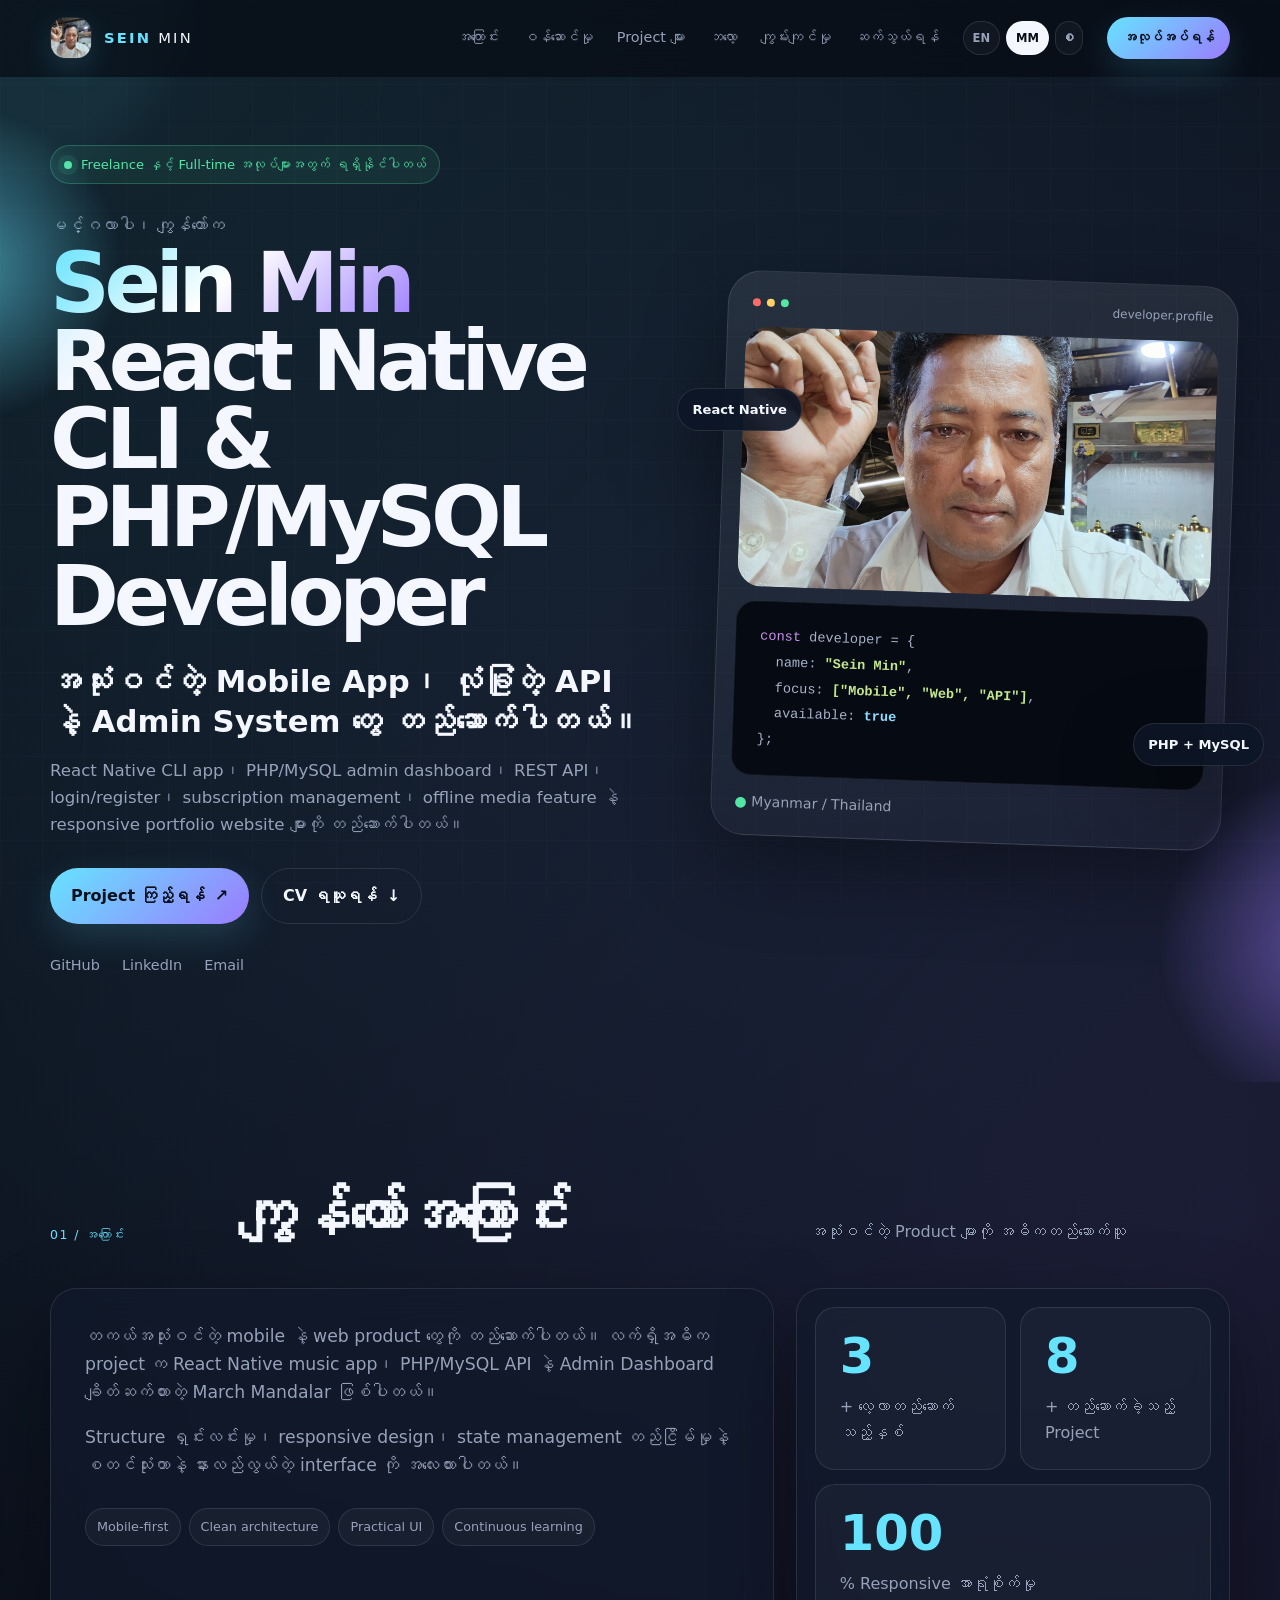
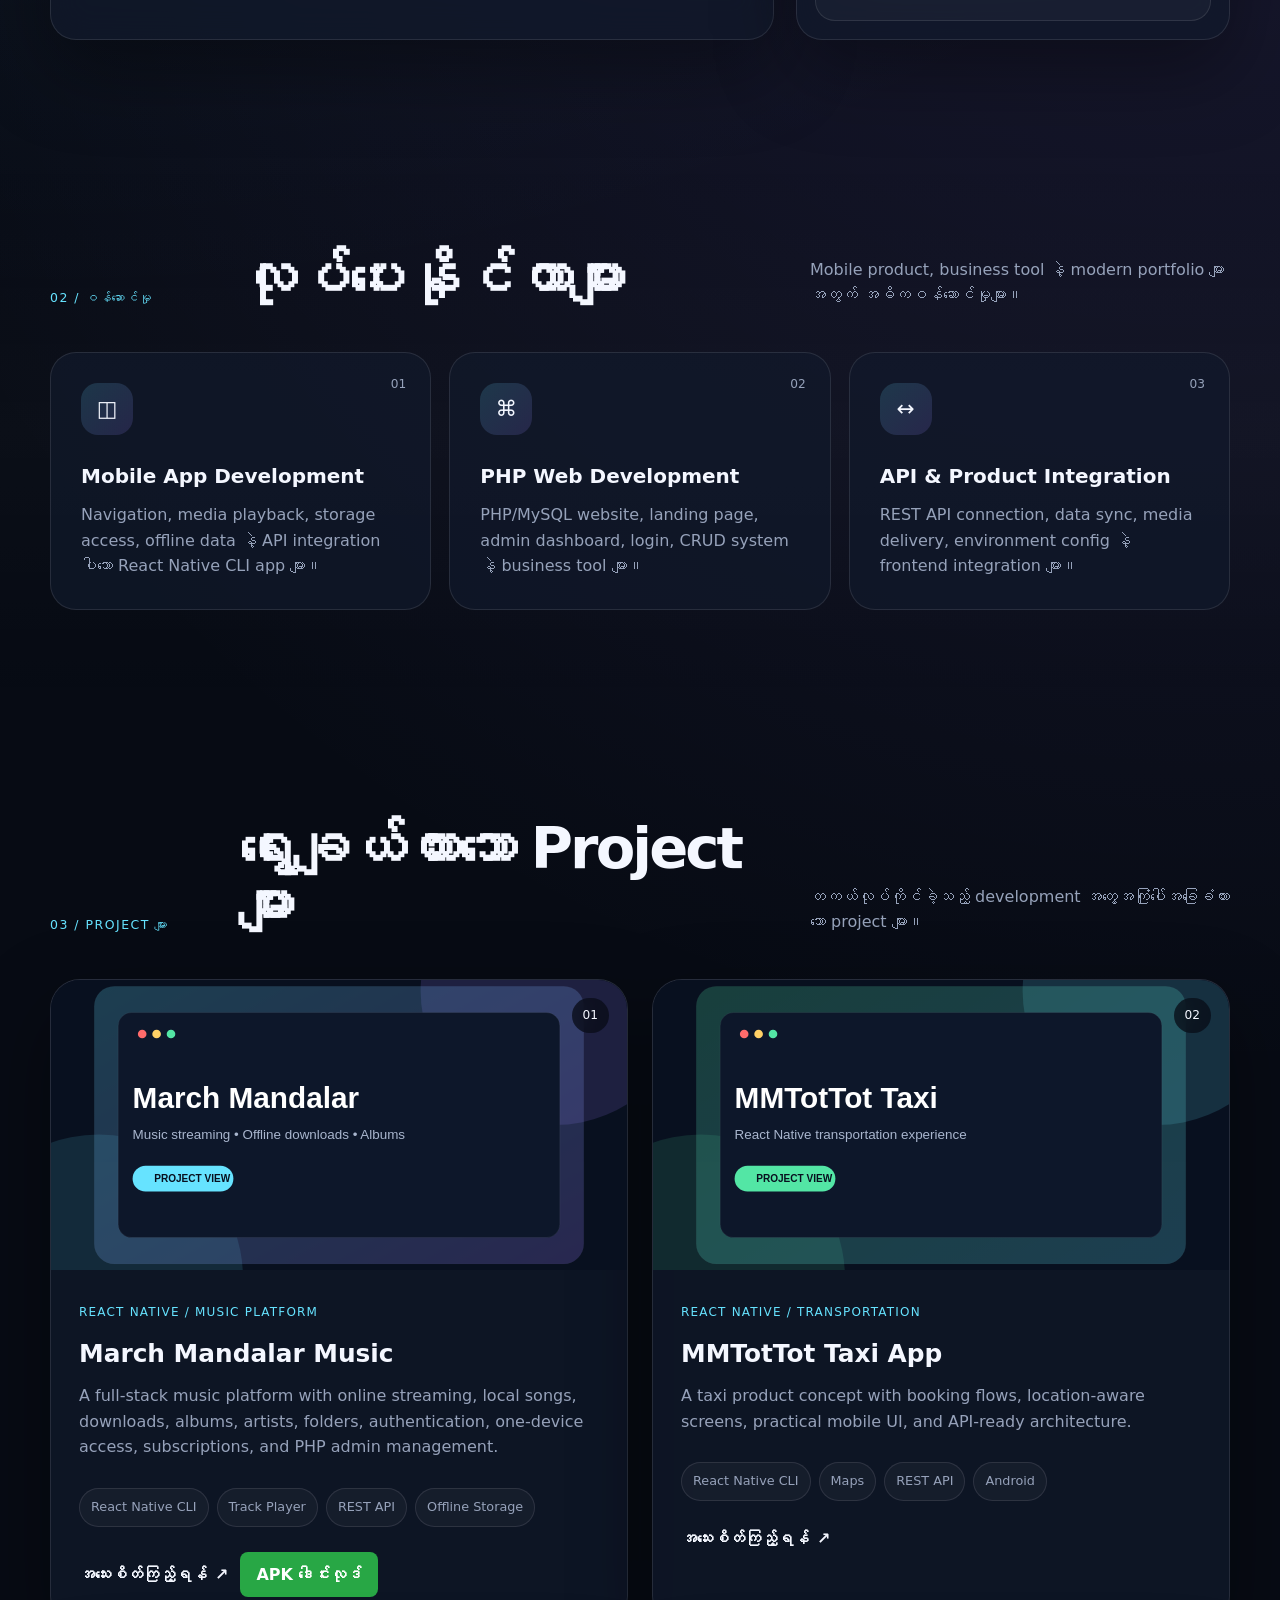
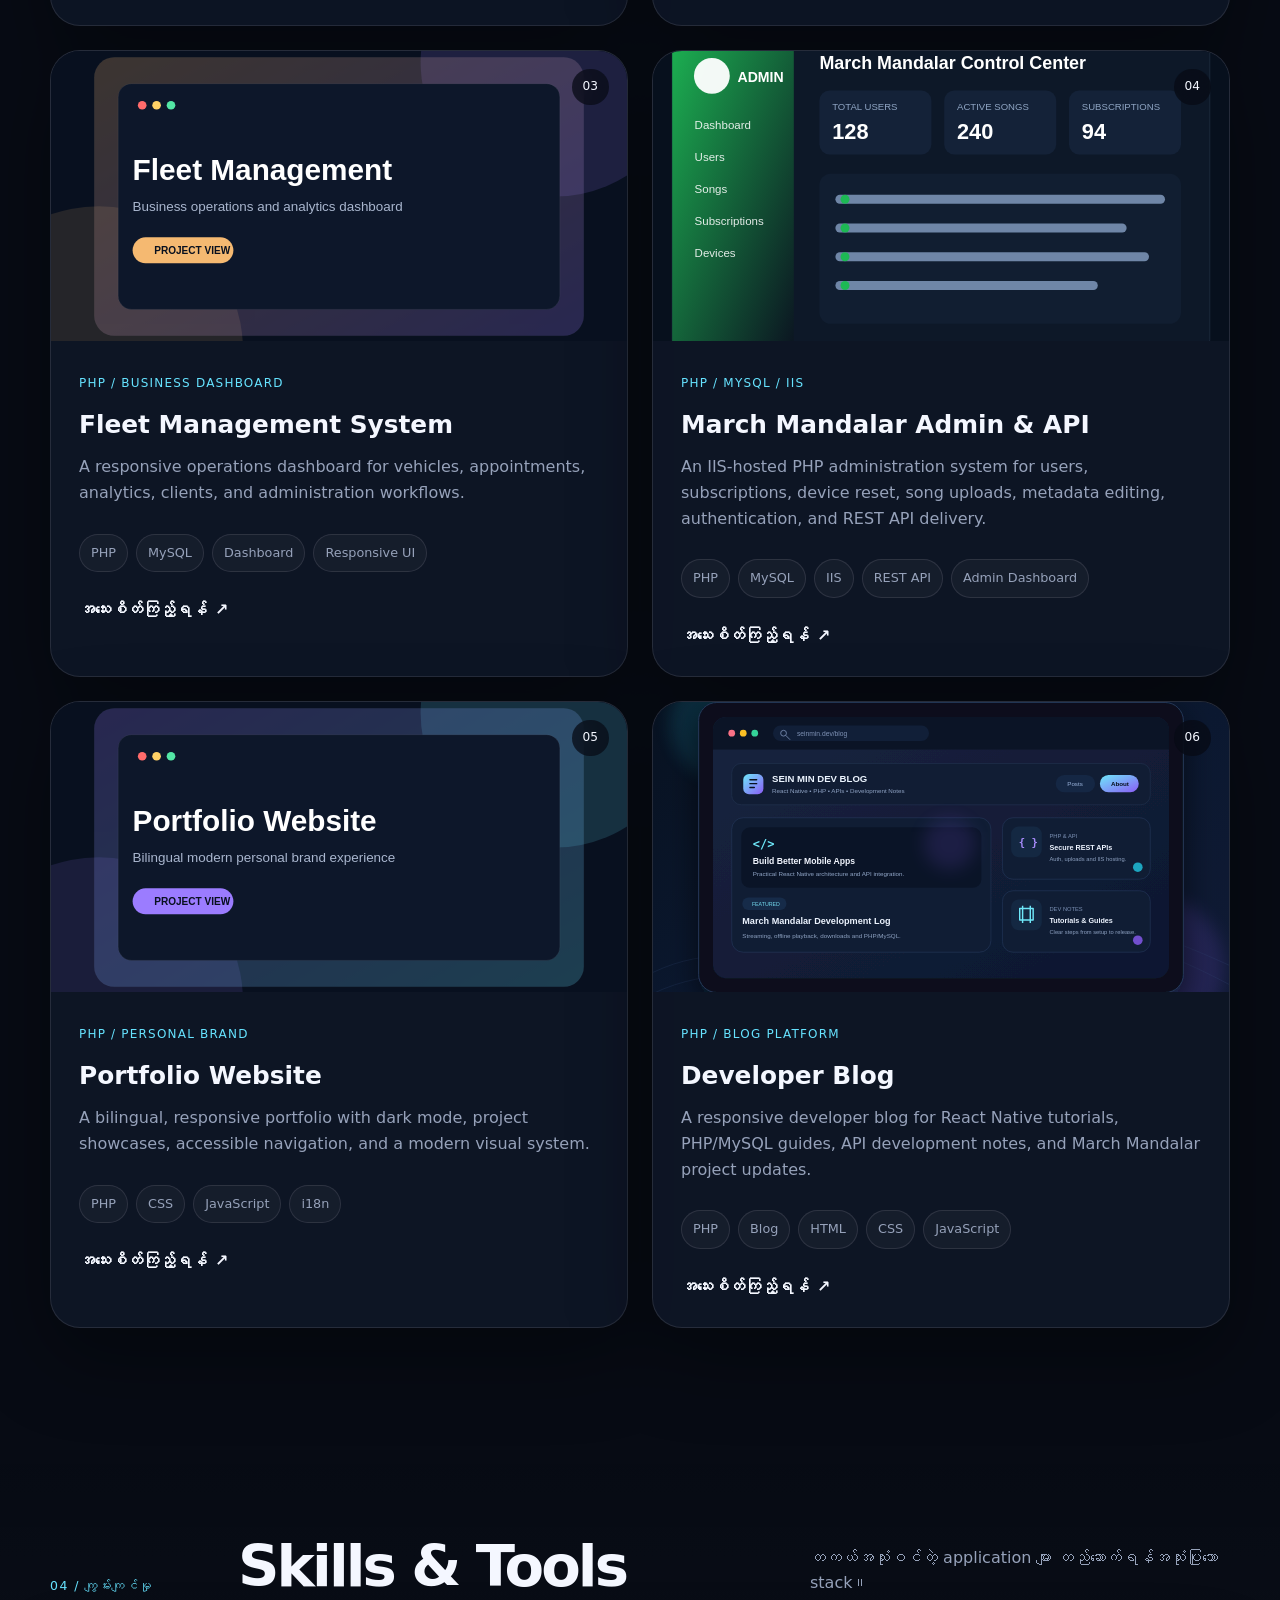
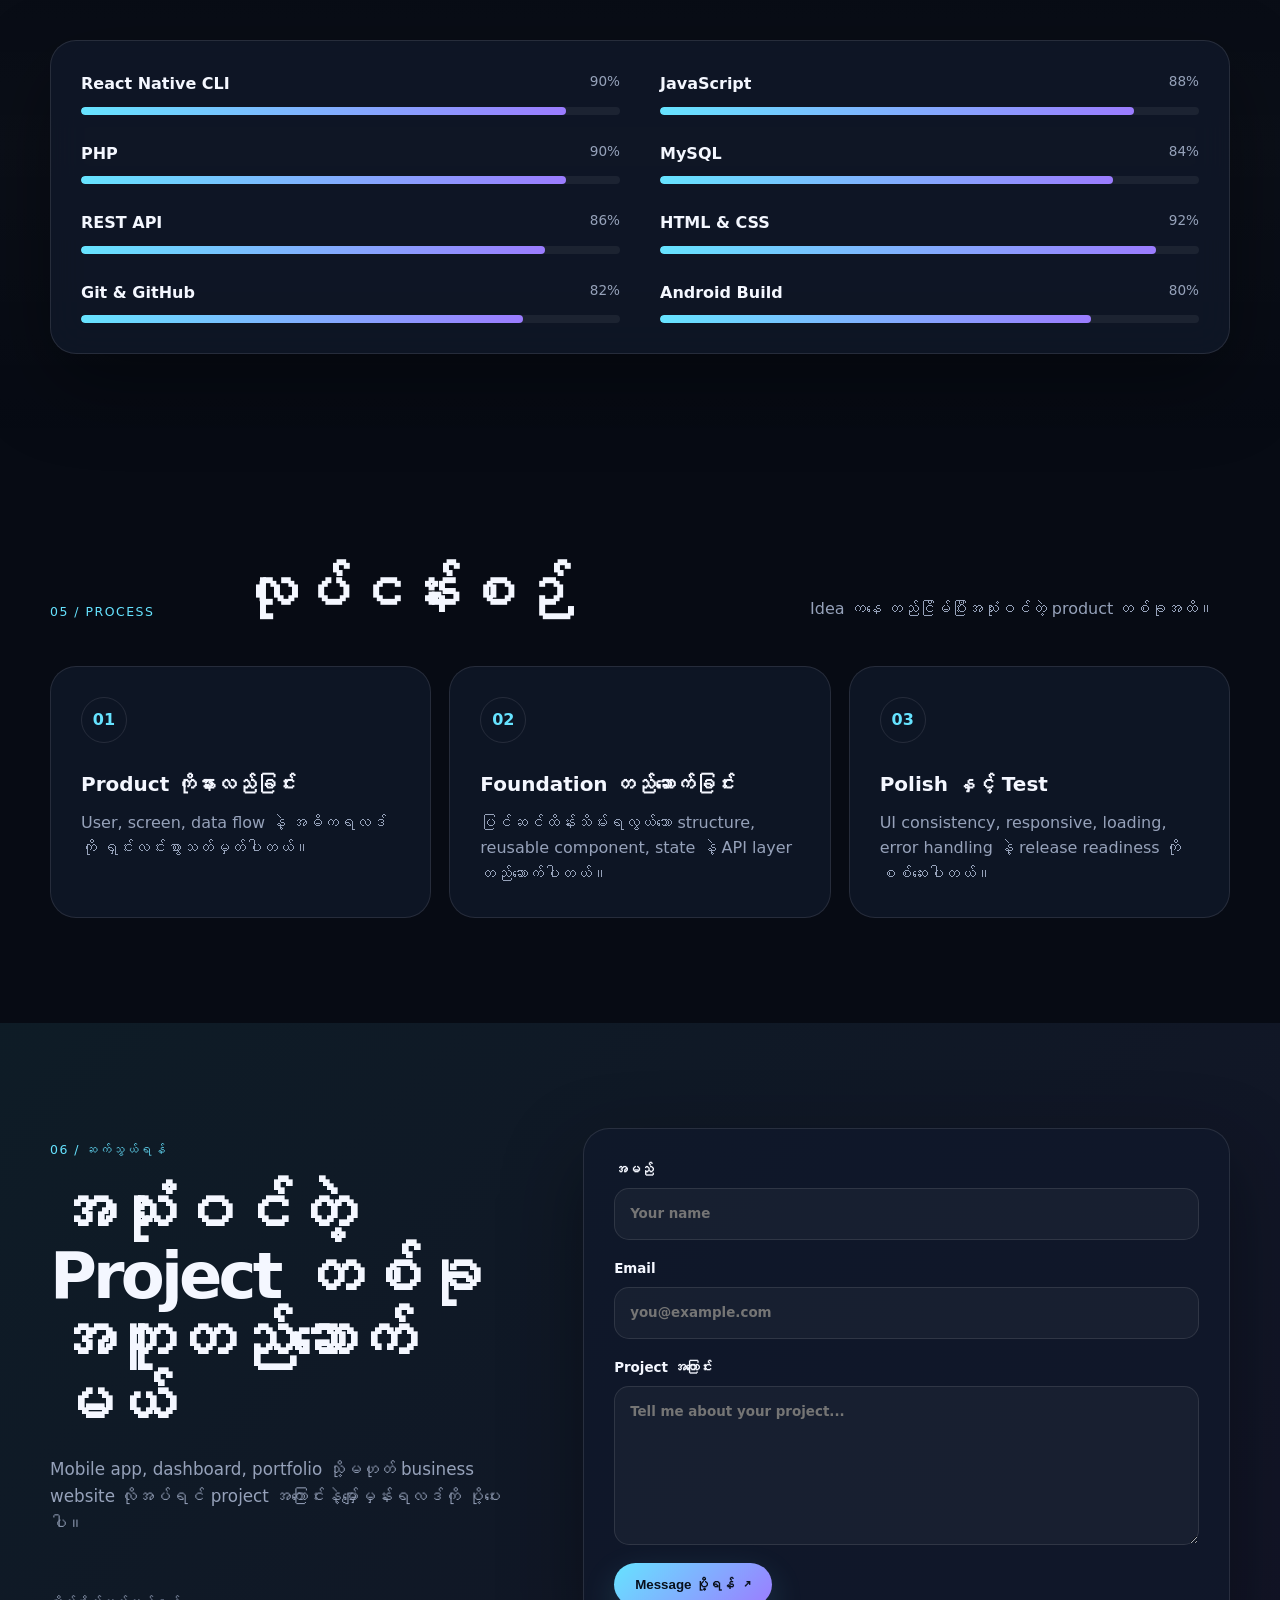
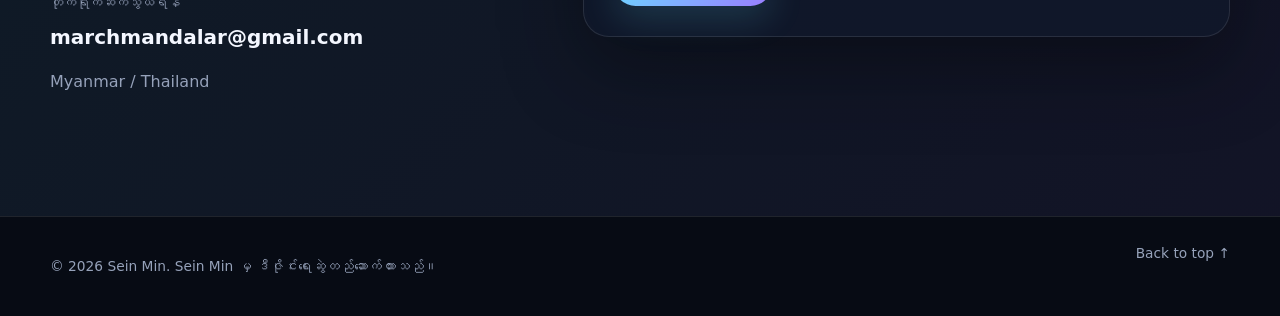
==== index.html @ 7fc7b50c "Initial portfolio website" ====
<!doctype html>
<html lang="my">
<head>
    <meta charset="utf-8">
    <meta name="viewport" content="width=device-width, initial-scale=1">
    <meta name="description" content="Sein Min - React Native and PHP developer portfolio.">
    <meta name="theme-color" content="#070b14">
    <title>Sein Min | ကိုယ်ပိုင် Portfolio</title>
    <link rel="icon" href="assets/images/favicon.svg" type="image/svg+xml">
    <link rel="stylesheet" href="assets/css/style.css">
</head>
<body>
<div class="cursor-glow" aria-hidden="true"></div>
<div class="page-noise" aria-hidden="true"></div>
<header class="site-header" id="top">
    <div class="container nav-wrap">
        <a class="brand" href="#top" aria-label="Home">
            <span class="brand-avatar"><img src="assets/images/avatar.jpg" alt="Sein Min"></span>
            <span><strong>SEIN</strong> MIN</span>
        </a>
        <button class="menu-btn" type="button" aria-controls="mainNav" aria-expanded="false"><span></span><span></span><span></span><em>Menu</em></button>
        <nav class="main-nav" id="mainNav">
            <a href="#about">အကြောင်း</a>
            <a href="#services">ဝန်ဆောင်မှု</a>
            <a href="#projects">Project များ</a>
            <a href="#projects">ဘလော့</a>
            <a href="#skills">ကျွမ်းကျင်မှု</a>
            <a href="#contact">ဆက်သွယ်ရန်</a>
            <div class="nav-tools">
                <a class="lang " href="en.html">EN</a>
                <a class="lang active" href="index.html">MM</a>
                <button class="theme-btn" id="themeBtn" type="button" aria-label="Theme">◐</button>
            </div>
            <a class="button button-small" href="#contact">အလုပ်အပ်ရန်</a>
        </nav>
    </div>
</header>

<main>
    <section class="hero section-pad">
        <div class="hero-orb orb-one"></div><div class="hero-orb orb-two"></div>
        <div class="container hero-grid">
            <div class="hero-copy reveal">
                <div class="availability"><span></span>Freelance နှင့် Full-time အလုပ်များအတွက် ရရှိနိုင်ပါတယ်</div>
                <p class="hero-kicker">မင်္ဂလာပါ၊ ကျွန်တော်က</p>
                <h1><span>Sein Min</span><br>React Native CLI &amp; PHP/MySQL Developer</h1>
                <h2>အသုံးဝင်တဲ့ Mobile App၊ လုံခြုံတဲ့ API နဲ့ Admin System တွေ တည်ဆောက်ပါတယ်။</h2>
                <p class="hero-description">React Native CLI app၊ PHP/MySQL admin dashboard၊ REST API၊ login/register၊ subscription management၊ offline media feature နဲ့ responsive portfolio website များကို တည်ဆောက်ပါတယ်။</p>
                <div class="hero-actions">
                    <a class="button" href="#projects">Project ကြည့်ရန်<span>↗</span></a>
                    <a class="button button-ghost" href="assets/files/sein-min-cv.txt" download>CV ရယူရန်<span>↓</span></a>
                </div>
                <div class="social-row">
                    <a href="https://github.com" target="_blank" rel="noreferrer">GitHub</a>
                    <a href="https://www.linkedin.com" target="_blank" rel="noreferrer">LinkedIn</a>
                    <a href="mailto:marchmandalar@gmail.com">Email</a>
                </div>
            </div>
            <div class="hero-visual reveal delay-1">
                <div class="profile-card">
                    <div class="profile-top">
                        <span class="window-dots"><i></i><i></i><i></i></span>
                        <span>developer.profile</span>
                    </div>
                    <div class="profile-photo"><img src="assets/images/avatar.jpg" alt="Sein Min profile"></div>
                    <div class="code-card">
                        <p><span>const</span> developer = {</p>
                        <p>&nbsp;&nbsp;name: <b>"Sein Min"</b>,</p>
                        <p>&nbsp;&nbsp;focus: <b>["Mobile", "Web", "API"]</b>,</p>
                        <p>&nbsp;&nbsp;available: <strong>true</strong></p>
                        <p>};</p>
                    </div>
                    <div class="profile-location"><span>●</span> Myanmar / Thailand</div>
                </div>
                <div class="floating-chip chip-react">React Native</div>
                <div class="floating-chip chip-php">PHP + MySQL</div>
            </div>
        </div>
    </section>

    <section class="section-pad" id="about">
        <div class="container">
            <div class="section-heading reveal"><p>01 / အကြောင်း</p><h2>ကျွန်တော်အကြောင်း</h2><span>အသုံးဝင်တဲ့ Product များကို အဓိကတည်ဆောက်သူ</span></div>
            <div class="about-grid">
                <article class="glass-card about-copy reveal"><p>တကယ်အသုံးဝင်တဲ့ mobile နဲ့ web product တွေကို တည်ဆောက်ပါတယ်။ လက်ရှိအဓိက project က React Native music app၊ PHP/MySQL API နဲ့ Admin Dashboard ချိတ်ဆက်ထားတဲ့ March Mandalar ဖြစ်ပါတယ်။</p><p>Structure ရှင်းလင်းမှု၊ responsive design၊ state management တည်ငြိမ်မှုနဲ့ စတင်သုံးတာနဲ့ နားလည်လွယ်တဲ့ interface ကို အလေးထားပါတယ်။</p><div class="about-tags"><span>Mobile-first</span><span>Clean architecture</span><span>Practical UI</span><span>Continuous learning</span></div></article>
                <div class="stats-grid reveal delay-1">
                    <div class="stat-card"><strong data-count="3">0</strong><span>+ လေ့လာတည်ဆောက်သည့်နှစ်</span></div>
                    <div class="stat-card"><strong data-count="8">0</strong><span>+ တည်ဆောက်ခဲ့သည့် Project</span></div>
                    <div class="stat-card wide"><strong data-count="100">0</strong><span>% Responsive အာရုံစိုက်မှု</span></div>
                </div>
            </div>
        </div>
    </section>

    <section class="section-pad section-tint" id="services">
        <div class="container"><div class="section-heading reveal"><p>02 / ဝန်ဆောင်မှု</p><h2>လုပ်ပေးနိုင်တာများ</h2><span>Mobile product, business tool နဲ့ modern portfolio များအတွက် အဓိကဝန်ဆောင်မှုများ။</span></div>
            <div class="service-grid">
                <article class="service-card reveal"><div class="service-icon">◫</div><span>01</span><h3>Mobile App Development</h3><p>Navigation, media playback, storage access, offline data နဲ့ API integration ပါသော React Native CLI app များ။</p></article>
                <article class="service-card reveal delay-1"><div class="service-icon">⌘</div><span>02</span><h3>PHP Web Development</h3><p>PHP/MySQL website, landing page, admin dashboard, login, CRUD system နဲ့ business tool များ။</p></article>
                <article class="service-card reveal delay-2"><div class="service-icon">↔</div><span>03</span><h3>API &amp; Product Integration</h3><p>REST API connection, data sync, media delivery, environment config နဲ့ frontend integration များ။</p></article>
            </div>
        </div>
    </section>

    <section class="section-pad" id="projects">
        <div class="container"><div class="section-heading reveal"><p>03 / Project များ</p><h2>ရွေးချယ်ထားသော Project များ</h2><span>တကယ်လုပ်ကိုင်ခဲ့သည့် development အတွေ့အကြုံပေါ်အခြေခံထားသော project များ။</span></div>
            <div class="project-grid">
                            <article class="project-card reveal ">
                    <div class="project-image"><img src="assets/images/march-mandalar.svg" alt="March Mandalar Music preview"><div class="project-number">01</div></div>
                    <div class="project-content"><span class="project-category">React Native / Music Platform</span><h3>March Mandalar Music</h3><p>A full-stack music platform with online streaming, local songs, downloads, albums, artists, folders, authentication, one-device access, subscriptions, and PHP admin management.</p><div class="project-tags"><span>React Native CLI</span><span>Track Player</span><span>REST API</span><span>Offline Storage</span></div><a href="#contact">အသေးစိတ်ကြည့်ရန် <span>↗</span></a><a class="apk-btn" download href="assets/files/MarchPlayer.apk">APK ဒေါင်းလုဒ်</a></div>
                </article>
                            <article class="project-card reveal delay-1">
                    <div class="project-image"><img src="assets/images/mmtottot.svg" alt="MMTotTot Taxi App preview"><div class="project-number">02</div></div>
                    <div class="project-content"><span class="project-category">React Native / Transportation</span><h3>MMTotTot Taxi App</h3><p>A taxi product concept with booking flows, location-aware screens, practical mobile UI, and API-ready architecture.</p><div class="project-tags"><span>React Native CLI</span><span>Maps</span><span>REST API</span><span>Android</span></div><a href="#contact">အသေးစိတ်ကြည့်ရန် <span>↗</span></a></div>
                </article>
                            <article class="project-card reveal ">
                    <div class="project-image"><img src="assets/images/fleet.svg" alt="Fleet Management System preview"><div class="project-number">03</div></div>
                    <div class="project-content"><span class="project-category">PHP / Business Dashboard</span><h3>Fleet Management System</h3><p>A responsive operations dashboard for vehicles, appointments, analytics, clients, and administration workflows.</p><div class="project-tags"><span>PHP</span><span>MySQL</span><span>Dashboard</span><span>Responsive UI</span></div><a href="#contact">အသေးစိတ်ကြည့်ရန် <span>↗</span></a></div>
                </article>
                            <article class="project-card reveal delay-1">
                    <div class="project-image"><img src="assets/images/admin-dashboard.svg" alt="March Mandalar Admin &amp; API preview"><div class="project-number">04</div></div>
                    <div class="project-content"><span class="project-category">PHP / MySQL / IIS</span><h3>March Mandalar Admin &amp; API</h3><p>An IIS-hosted PHP administration system for users, subscriptions, device reset, song uploads, metadata editing, authentication, and REST API delivery.</p><div class="project-tags"><span>PHP</span><span>MySQL</span><span>IIS</span><span>REST API</span><span>Admin Dashboard</span></div><a href="#contact">အသေးစိတ်ကြည့်ရန် <span>↗</span></a></div>
                </article>
                            <article class="project-card reveal ">
                    <div class="project-image"><img src="assets/images/portfolio.svg" alt="Portfolio Website preview"><div class="project-number">05</div></div>
                    <div class="project-content"><span class="project-category">PHP / Personal Brand</span><h3>Portfolio Website</h3><p>A bilingual, responsive portfolio with dark mode, project showcases, accessible navigation, and a modern visual system.</p><div class="project-tags"><span>PHP</span><span>CSS</span><span>JavaScript</span><span>i18n</span></div><a href="#contact">အသေးစိတ်ကြည့်ရန် <span>↗</span></a></div>
                </article>
                            <article class="project-card reveal delay-1">
                    <div class="project-image"><img src="assets/images/blog.svg" alt="Developer Blog preview"><div class="project-number">06</div></div>
                    <div class="project-content"><span class="project-category">PHP / Blog Platform</span><h3>Developer Blog</h3><p>A responsive developer blog for React Native tutorials, PHP/MySQL guides, API development notes, and March Mandalar project updates.</p><div class="project-tags"><span>PHP</span><span>Blog</span><span>HTML</span><span>CSS</span><span>JavaScript</span></div><a href="#projects">အသေးစိတ်ကြည့်ရန် <span>↗</span></a></div>
                </article>
                        </div>
        </div>
    </section>

    <section class="section-pad section-tint" id="skills">
        <div class="container"><div class="section-heading reveal"><p>04 / ကျွမ်းကျင်မှု</p><h2>Skills &amp; Tools</h2><span>တကယ်အသုံးဝင်တဲ့ application များ တည်ဆောက်ရန်အသုံးပြုသော stack။</span></div>
            <div class="skills-panel reveal">
                <div class="skill-item"><div><strong>React Native CLI</strong><span>90%</span></div><div class="skill-track"><i data-width="90"></i></div></div><div class="skill-item"><div><strong>JavaScript</strong><span>88%</span></div><div class="skill-track"><i data-width="88"></i></div></div><div class="skill-item"><div><strong>PHP</strong><span>90%</span></div><div class="skill-track"><i data-width="90"></i></div></div><div class="skill-item"><div><strong>MySQL</strong><span>84%</span></div><div class="skill-track"><i data-width="84"></i></div></div><div class="skill-item"><div><strong>REST API</strong><span>86%</span></div><div class="skill-track"><i data-width="86"></i></div></div><div class="skill-item"><div><strong>HTML &amp; CSS</strong><span>92%</span></div><div class="skill-track"><i data-width="92"></i></div></div><div class="skill-item"><div><strong>Git &amp; GitHub</strong><span>82%</span></div><div class="skill-track"><i data-width="82"></i></div></div><div class="skill-item"><div><strong>Android Build</strong><span>80%</span></div><div class="skill-track"><i data-width="80"></i></div></div>            </div>
        </div>
    </section>

    <section class="section-pad">
        <div class="container"><div class="section-heading reveal"><p>05 / Process</p><h2>လုပ်ငန်းစဉ်</h2><span>Idea ကနေ တည်ငြိမ်ပြီးအသုံးဝင်တဲ့ product တစ်ခုအထိ။</span></div>
            <div class="process-grid"><article class="process-card reveal"><b>01</b><h3>Product ကိုနားလည်ခြင်း</h3><p>User, screen, data flow နဲ့ အဓိကရလဒ်ကို ရှင်းလင်းစွာသတ်မှတ်ပါတယ်။</p></article><article class="process-card reveal delay-1"><b>02</b><h3>Foundation တည်ဆောက်ခြင်း</h3><p>ပြင်ဆင်ထိန်းသိမ်းရလွယ်သော structure, reusable component, state နဲ့ API layer တည်ဆောက်ပါတယ်။</p></article><article class="process-card reveal delay-2"><b>03</b><h3>Polish နှင့် Test</h3><p>UI consistency, responsive, loading, error handling နဲ့ release readiness ကိုစစ်ဆေးပါတယ်။</p></article></div>
        </div>
    </section>

    <section class="section-pad contact-section" id="contact">
        <div class="container contact-grid">
            <div class="contact-copy reveal"><p>06 / ဆက်သွယ်ရန်</p><h2>အသုံးဝင်တဲ့ Project တစ်ခုအတူတည်ဆောက်မယ်</h2><span>Mobile app, dashboard, portfolio သို့မဟုတ် business website လိုအပ်ရင် project အကြောင်းနဲ့မျှော်မှန်းရလဒ်ကို ပို့ပေးပါ။</span><div class="direct-contact"><small>တိုက်ရိုက်ဆက်သွယ်ရန်</small><a href="mailto:marchmandalar@gmail.com">marchmandalar@gmail.com</a><p>Myanmar / Thailand</p></div></div>
            <form class="contact-form reveal delay-1" action="mailto:marchmandalar@gmail.com" method="post" enctype="text/plain"><label>အမည်<input type="text" name="name" required placeholder="Your name"></label><label>Email<input type="email" name="email" required placeholder="you@example.com"></label><label>Project အကြောင်း<textarea name="message" rows="6" required placeholder="Tell me about your project..."></textarea></label><button class="button" type="submit">Message ပို့ရန် <span>↗</span></button></form>
        </div>
    </section>
</main>
<footer><div class="container footer-inner"><p>© 2026 Sein Min. Sein Min မှ ဒီဇိုင်းရေးဆွဲတည်ဆောက်ထားသည်။</p><a href="#top">Back to top ↑</a></div></footer>
<script src="assets/js/app.js"></script>
</body>
</html>
---- assets/css/style.css ----
:root{--bg:#070b14;--bg2:#0b1120;--card:rgba(17,25,43,.72);--card2:#10182a;--text:#f4f7ff;--muted:#96a2ba;--line:rgba(255,255,255,.1);--primary:#66e3ff;--secondary:#9b7cff;--green:#53e6a5;--shadow:0 30px 80px rgba(0,0,0,.36);--radius:26px;--container:1180px}*{box-sizing:border-box}html{scroll-behavior:smooth}body{margin:0;background:radial-gradient(circle at 5% 0,rgba(102,227,255,.12),transparent 28%),radial-gradient(circle at 95% 18%,rgba(155,124,255,.13),transparent 26%),var(--bg);color:var(--text);font-family:Inter,"Segoe UI",system-ui,sans-serif;line-height:1.6;overflow-x:hidden}body.light{--bg:#edf4ff;--bg2:#e1ebfb;--card:rgba(255,255,255,.78);--card2:#fff;--text:#101b30;--muted:#586984;--line:rgba(16,27,48,.12);--shadow:0 24px 65px rgba(33,55,91,.14)}a{color:inherit;text-decoration:none}img{display:block;max-width:100%}.container{width:min(calc(100% - 32px),var(--container));margin:auto}.section-pad{padding:105px 0;position:relative}.page-noise{position:fixed;inset:0;pointer-events:none;opacity:.025;background-image:linear-gradient(rgba(255,255,255,.7) 1px,transparent 1px),linear-gradient(90deg,rgba(255,255,255,.7) 1px,transparent 1px);background-size:42px 42px;z-index:0}.cursor-glow{position:fixed;width:360px;height:360px;border-radius:50%;background:rgba(102,227,255,.055);filter:blur(18px);pointer-events:none;transform:translate(-50%,-50%);z-index:0}.site-header{position:fixed;top:0;left:0;right:0;z-index:50;background:rgba(7,11,20,.68);backdrop-filter:blur(20px);border-bottom:1px solid transparent;transition:.25s}.site-header.scrolled{border-color:var(--line);background:rgba(7,11,20,.88)}body.light .site-header,body.light .site-header.scrolled{background:rgba(237,244,255,.82)}.nav-wrap{min-height:76px;display:flex;align-items:center;justify-content:space-between;gap:24px}.brand{display:flex;align-items:center;gap:12px;font-size:.92rem;letter-spacing:.15em}.brand strong{color:var(--primary)}.brand-avatar{width:42px;height:42px;border-radius:15px;overflow:hidden;border:1px solid var(--line);box-shadow:0 10px 30px rgba(102,227,255,.16)}.brand-avatar img{width:100%;height:100%;object-fit:cover}.main-nav{display:flex;align-items:center;gap:24px}.main-nav>a:not(.button){font-size:.9rem;color:var(--muted);transition:.2s}.main-nav>a:hover{color:var(--text)}.nav-tools{display:flex;align-items:center;gap:6px}.lang,.theme-btn{border:1px solid var(--line);background:rgba(255,255,255,.035);color:var(--muted);border-radius:999px;padding:7px 9px;font-size:.72rem;font-weight:800}.lang.active{background:var(--text);color:var(--bg)}.theme-btn{cursor:pointer;font-size:1rem}.button{display:inline-flex;align-items:center;justify-content:center;gap:10px;border:0;border-radius:999px;padding:14px 21px;background:linear-gradient(135deg,var(--primary),var(--secondary));color:#08101c;font-weight:800;box-shadow:0 13px 35px rgba(102,227,255,.16);cursor:pointer;transition:transform .2s,box-shadow .2s}.button:hover{transform:translateY(-3px);box-shadow:0 18px 42px rgba(102,227,255,.24)}.button-small{padding:10px 16px!important;font-size:.84rem}.button-ghost{background:transparent;color:var(--text);border:1px solid var(--line);box-shadow:none}.menu-btn{display:none}.hero{min-height:100vh;display:flex;align-items:center;padding-top:145px;overflow:hidden}.hero-grid{display:grid;grid-template-columns:1.08fr .92fr;gap:70px;align-items:center}.hero-orb{position:absolute;border-radius:50%;filter:blur(4px);opacity:.55}.orb-one{width:330px;height:330px;background:radial-gradient(circle,var(--primary),transparent 67%);left:-200px;top:100px}.orb-two{width:380px;height:380px;background:radial-gradient(circle,var(--secondary),transparent 68%);right:-250px;bottom:-50px}.availability{display:inline-flex;align-items:center;gap:9px;border:1px solid rgba(83,230,165,.25);background:rgba(83,230,165,.08);color:var(--green);padding:8px 13px;border-radius:999px;font-size:.82rem}.availability span{width:8px;height:8px;border-radius:50%;background:var(--green);box-shadow:0 0 0 6px rgba(83,230,165,.1)}.hero-kicker{margin:28px 0 6px;color:var(--muted);font-size:1.05rem}.hero h1{font-size:clamp(3.2rem,6.5vw,6.3rem);line-height:.94;letter-spacing:-.065em;margin:0}.hero h1 span{background:linear-gradient(135deg,var(--primary),#fff 48%,var(--secondary));-webkit-background-clip:text;color:transparent}.hero h2{font-size:clamp(1.35rem,2.4vw,2rem);line-height:1.3;max-width:650px;margin:26px 0 12px}.hero-description{max-width:680px;color:var(--muted);font-size:1.04rem}.hero-actions{display:flex;gap:12px;flex-wrap:wrap;margin-top:30px}.social-row{display:flex;gap:22px;margin-top:30px;color:var(--muted);font-size:.9rem}.social-row a:hover{color:var(--primary)}.hero-visual{position:relative}.profile-card{position:relative;padding:18px;border:1px solid var(--line);background:linear-gradient(180deg,rgba(255,255,255,.08),rgba(255,255,255,.025));border-radius:34px;box-shadow:var(--shadow);transform:rotate(2deg)}.profile-top{display:flex;align-items:center;justify-content:space-between;padding:3px 6px 15px;color:var(--muted);font-size:.75rem}.window-dots{display:flex;gap:6px}.window-dots i{display:block;width:8px;height:8px;border-radius:50%;background:#ff6b6b}.window-dots i:nth-child(2){background:#ffd166}.window-dots i:nth-child(3){background:#53e6a5}.profile-photo{height:260px;border-radius:24px;overflow:hidden;background:linear-gradient(135deg,rgba(102,227,255,.25),rgba(155,124,255,.2))}.profile-photo img{width:100%;height:100%;object-fit:cover}.code-card{margin-top:14px;padding:20px;border-radius:20px;background:#060a12;border:1px solid rgba(255,255,255,.08);font-family:Consolas,monospace;font-size:.85rem;color:#a7b3ca}.code-card p{margin:4px}.code-card span{color:#c792ea}.code-card b{color:#c3e88d}.code-card strong{color:#89ddff}.profile-location{padding:15px 5px 4px;color:var(--muted);font-size:.88rem}.profile-location span{color:var(--green)}.floating-chip{position:absolute;padding:10px 14px;border-radius:999px;background:rgba(14,22,39,.92);border:1px solid var(--line);box-shadow:var(--shadow);font-size:.82rem;font-weight:800}.chip-react{left:-42px;top:110px}.chip-php{right:-34px;bottom:78px}.section-heading{display:grid;grid-template-columns:160px 1fr minmax(260px,420px);gap:28px;align-items:end;margin-bottom:44px}.section-heading p{margin:0;color:var(--primary);font-size:.78rem;letter-spacing:.12em;text-transform:uppercase}.section-heading h2{margin:0;font-size:clamp(2.2rem,4.5vw,4rem);letter-spacing:-.05em;line-height:1}.section-heading span{color:var(--muted)}.about-grid{display:grid;grid-template-columns:1.25fr .75fr;gap:22px}.glass-card,.stats-grid,.skills-panel{border:1px solid var(--line);background:var(--card);backdrop-filter:blur(18px);border-radius:var(--radius);box-shadow:var(--shadow)}.about-copy{padding:34px}.about-copy p{font-size:1.08rem;color:var(--muted);margin:0 0 18px}.about-tags,.project-tags{display:flex;flex-wrap:wrap;gap:8px;margin-top:28px}.about-tags span,.project-tags span{padding:8px 11px;border-radius:999px;border:1px solid var(--line);background:rgba(255,255,255,.035);font-size:.8rem;color:var(--muted)}.stats-grid{padding:18px;display:grid;grid-template-columns:1fr 1fr;gap:14px}.stat-card{min-height:160px;border-radius:20px;border:1px solid var(--line);background:rgba(255,255,255,.03);display:flex;flex-direction:column;justify-content:center;padding:24px}.stat-card.wide{grid-column:1/-1;min-height:120px}.stat-card strong{font-size:3.1rem;line-height:1;color:var(--primary)}.stat-card span{margin-top:12px;color:var(--muted)}.section-tint{background:linear-gradient(180deg,transparent,rgba(255,255,255,.018),transparent)}.service-grid,.process-grid{display:grid;grid-template-columns:repeat(3,1fr);gap:18px}.service-card,.process-card{position:relative;padding:30px;border-radius:var(--radius);border:1px solid var(--line);background:var(--card);overflow:hidden;transition:.25s}.service-card:hover,.process-card:hover{transform:translateY(-7px);border-color:rgba(102,227,255,.3)}.service-card>span{position:absolute;right:24px;top:22px;color:var(--muted);font-size:.76rem}.service-icon{width:52px;height:52px;border-radius:17px;display:grid;place-items:center;background:linear-gradient(135deg,rgba(102,227,255,.16),rgba(155,124,255,.16));font-size:1.35rem}.service-card h3,.process-card h3{font-size:1.25rem;margin:25px 0 10px}.service-card p,.process-card p{color:var(--muted);margin:0}.project-grid{display:grid;grid-template-columns:1fr 1fr;gap:24px}.project-card{border:1px solid var(--line);border-radius:30px;background:var(--card);overflow:hidden;box-shadow:var(--shadow);transition:.25s}.project-card:hover{transform:translateY(-6px);border-color:rgba(102,227,255,.3)}.project-image{height:290px;position:relative;overflow:hidden;background:var(--card2)}.project-image img{width:100%;height:100%;object-fit:cover;transition:transform .5s}.project-card:hover .project-image img{transform:scale(1.035)}.project-number{position:absolute;right:18px;top:18px;border-radius:999px;padding:8px 11px;background:rgba(7,11,20,.72);backdrop-filter:blur(10px);font-size:.76rem}.project-content{padding:28px}.project-category{color:var(--primary);font-size:.75rem;text-transform:uppercase;letter-spacing:.1em}.project-content h3{font-size:1.55rem;margin:10px 0}.project-content p{color:var(--muted);margin:0}.project-content a{display:inline-flex;gap:8px;margin-top:25px;font-weight:800}.project-content a:hover{color:var(--primary)}.skills-panel{padding:30px;display:grid;grid-template-columns:1fr 1fr;gap:26px 40px}.skill-item>div:first-child{display:flex;justify-content:space-between;margin-bottom:10px}.skill-item span{color:var(--muted);font-size:.85rem}.skill-track{height:8px;border-radius:999px;background:rgba(255,255,255,.06);overflow:hidden}.skill-track i{display:block;width:0;height:100%;border-radius:inherit;background:linear-gradient(90deg,var(--primary),var(--secondary));transition:width 1.2s cubic-bezier(.2,.8,.2,1)}.process-card b{display:inline-flex;width:46px;height:46px;border-radius:50%;align-items:center;justify-content:center;border:1px solid var(--line);color:var(--primary)}.contact-section{background:linear-gradient(135deg,rgba(102,227,255,.08),rgba(155,124,255,.08))}.contact-grid{display:grid;grid-template-columns:.85fr 1.15fr;gap:55px;align-items:start}.contact-copy>p{color:var(--primary);font-size:.78rem;letter-spacing:.12em;text-transform:uppercase}.contact-copy h2{font-size:clamp(2.5rem,5vw,4.8rem);line-height:1;letter-spacing:-.06em;margin:20px 0}.contact-copy>span{color:var(--muted);font-size:1.05rem}.direct-contact{margin-top:55px}.direct-contact small{display:block;color:var(--muted);margin-bottom:8px}.direct-contact a{font-size:1.25rem;font-weight:800}.direct-contact a:hover{color:var(--primary)}.direct-contact p{color:var(--muted)}.contact-form{display:grid;gap:18px;padding:30px;border-radius:var(--radius);background:var(--card);border:1px solid var(--line);box-shadow:var(--shadow)}.contact-form label{display:grid;gap:8px;font-size:.84rem;font-weight:700}.contact-form input,.contact-form textarea{width:100%;border:1px solid var(--line);background:rgba(255,255,255,.035);border-radius:15px;padding:14px 15px;color:var(--text);font:inherit;outline:none}.contact-form input:focus,.contact-form textarea:focus{border-color:var(--primary);box-shadow:0 0 0 4px rgba(102,227,255,.08)}.contact-form .button{justify-self:start}footer{padding:25px 0;border-top:1px solid var(--line)}.footer-inner{display:flex;justify-content:space-between;gap:20px;color:var(--muted);font-size:.86rem}.footer-inner a:hover{color:var(--primary)}.reveal{opacity:0;transform:translateY(24px);transition:opacity .75s,transform .75s}.reveal.visible{opacity:1;transform:none}.delay-1{transition-delay:.12s}.delay-2{transition-delay:.24s}@media(max-width:980px){.main-nav{position:absolute;top:76px;left:16px;right:16px;display:none;flex-direction:column;align-items:stretch;padding:20px;background:var(--card2);border:1px solid var(--line);border-radius:22px;box-shadow:var(--shadow)}.main-nav.open{display:flex}.main-nav>a,.nav-tools{text-align:center;justify-content:center}.menu-btn{display:flex;align-items:center;flex-direction:column;gap:4px;border:0;background:none;color:var(--text);cursor:pointer}.menu-btn span{width:24px;height:2px;background:currentColor}.menu-btn em{font-size:.62rem;font-style:normal;color:var(--muted)}.hero-grid,.about-grid,.contact-grid{grid-template-columns:1fr}.hero-copy{text-align:center}.availability{justify-content:center}.hero-description{margin-left:auto;margin-right:auto}.hero-actions,.social-row{justify-content:center}.hero-visual{max-width:560px;margin:15px auto 0}.section-heading{grid-template-columns:1fr;gap:10px}.service-grid,.process-grid{grid-template-columns:1fr}.skills-panel{grid-template-columns:1fr}.project-image{height:250px}}@media(max-width:680px){.section-pad{padding:78px 0}.hero{padding-top:125px}.hero-grid{gap:45px}.hero h1{font-size:clamp(2.8rem,15vw,4.4rem)}.project-grid{grid-template-columns:1fr}.profile-card{transform:none}.floating-chip{display:none}.stats-grid{grid-template-columns:1fr}.stat-card.wide{grid-column:auto}.footer-inner{flex-direction:column;text-align:center}.section-heading h2{font-size:2.55rem}.project-image{height:220px}}

.apk-btn{display:inline-block;margin-left:12px;padding:10px 16px;border-radius:8px;background:#28a745;color:#fff;text-decoration:none;font-weight:600}
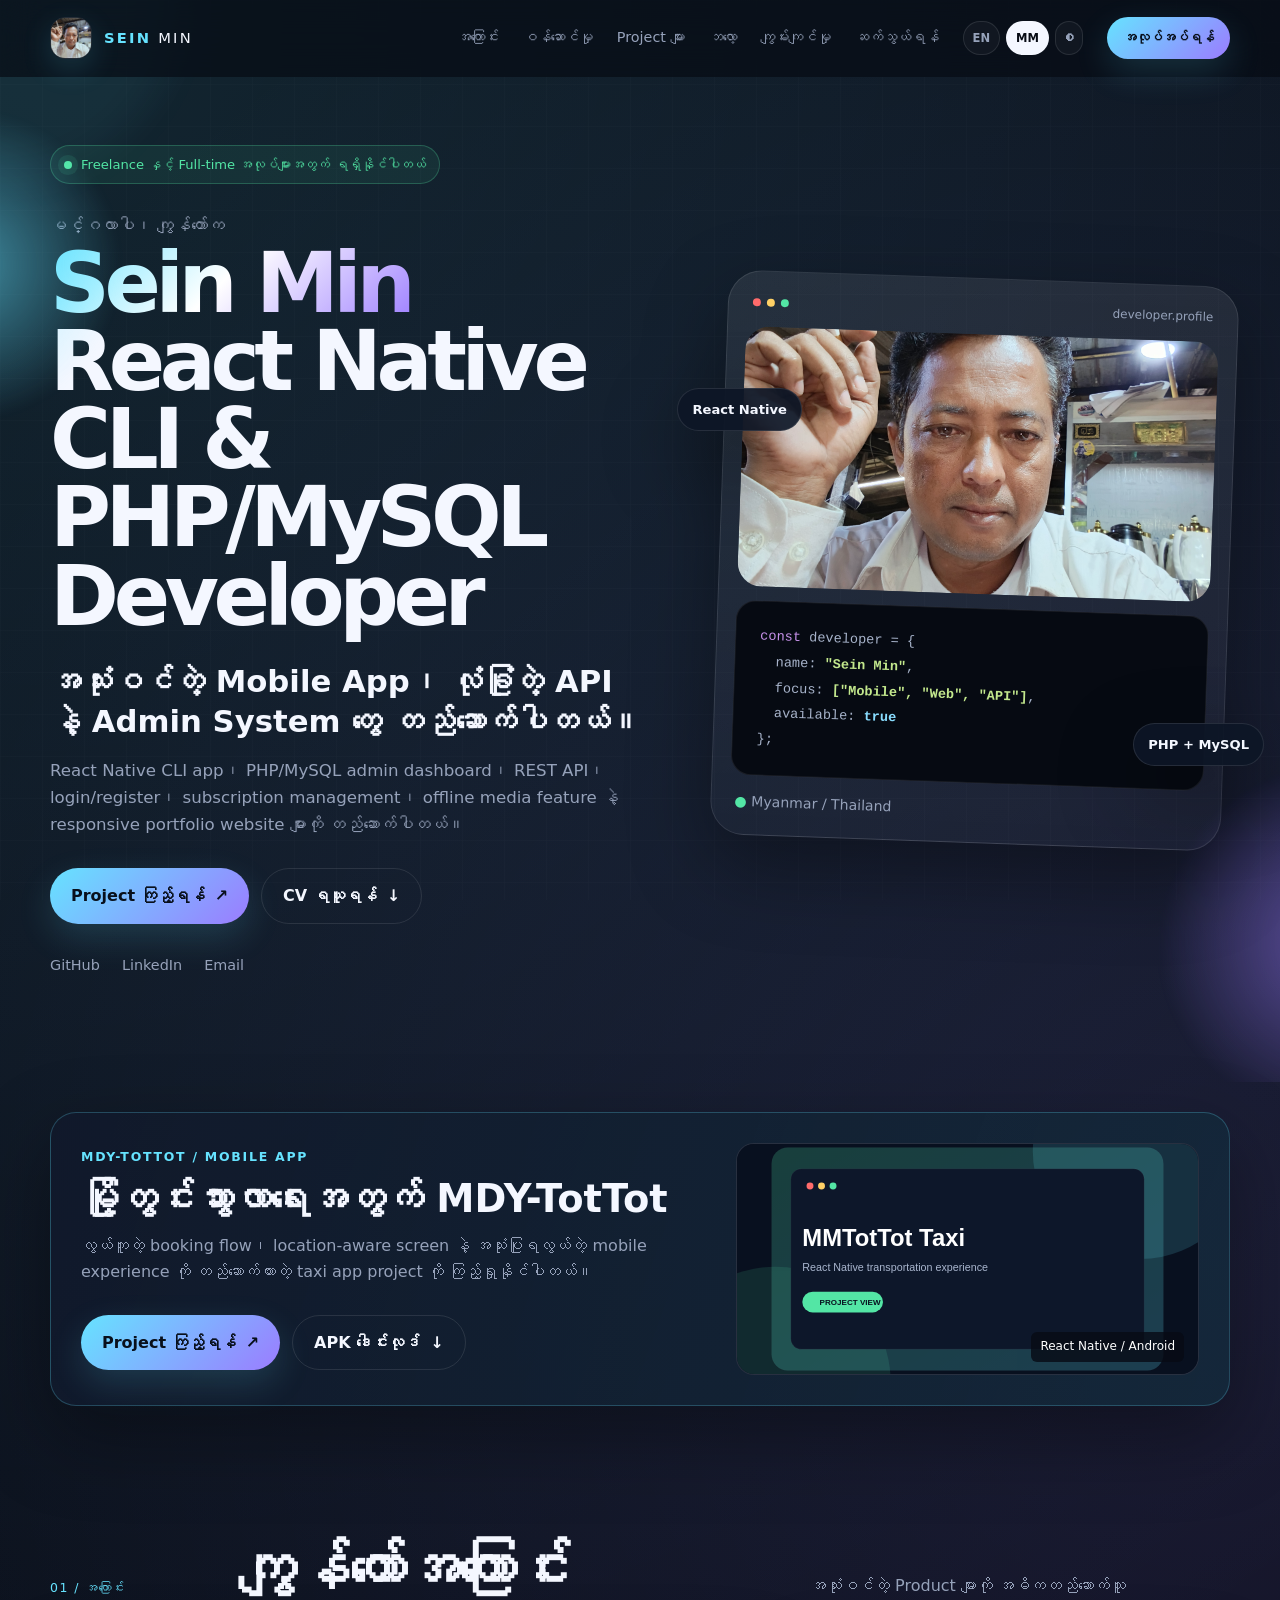
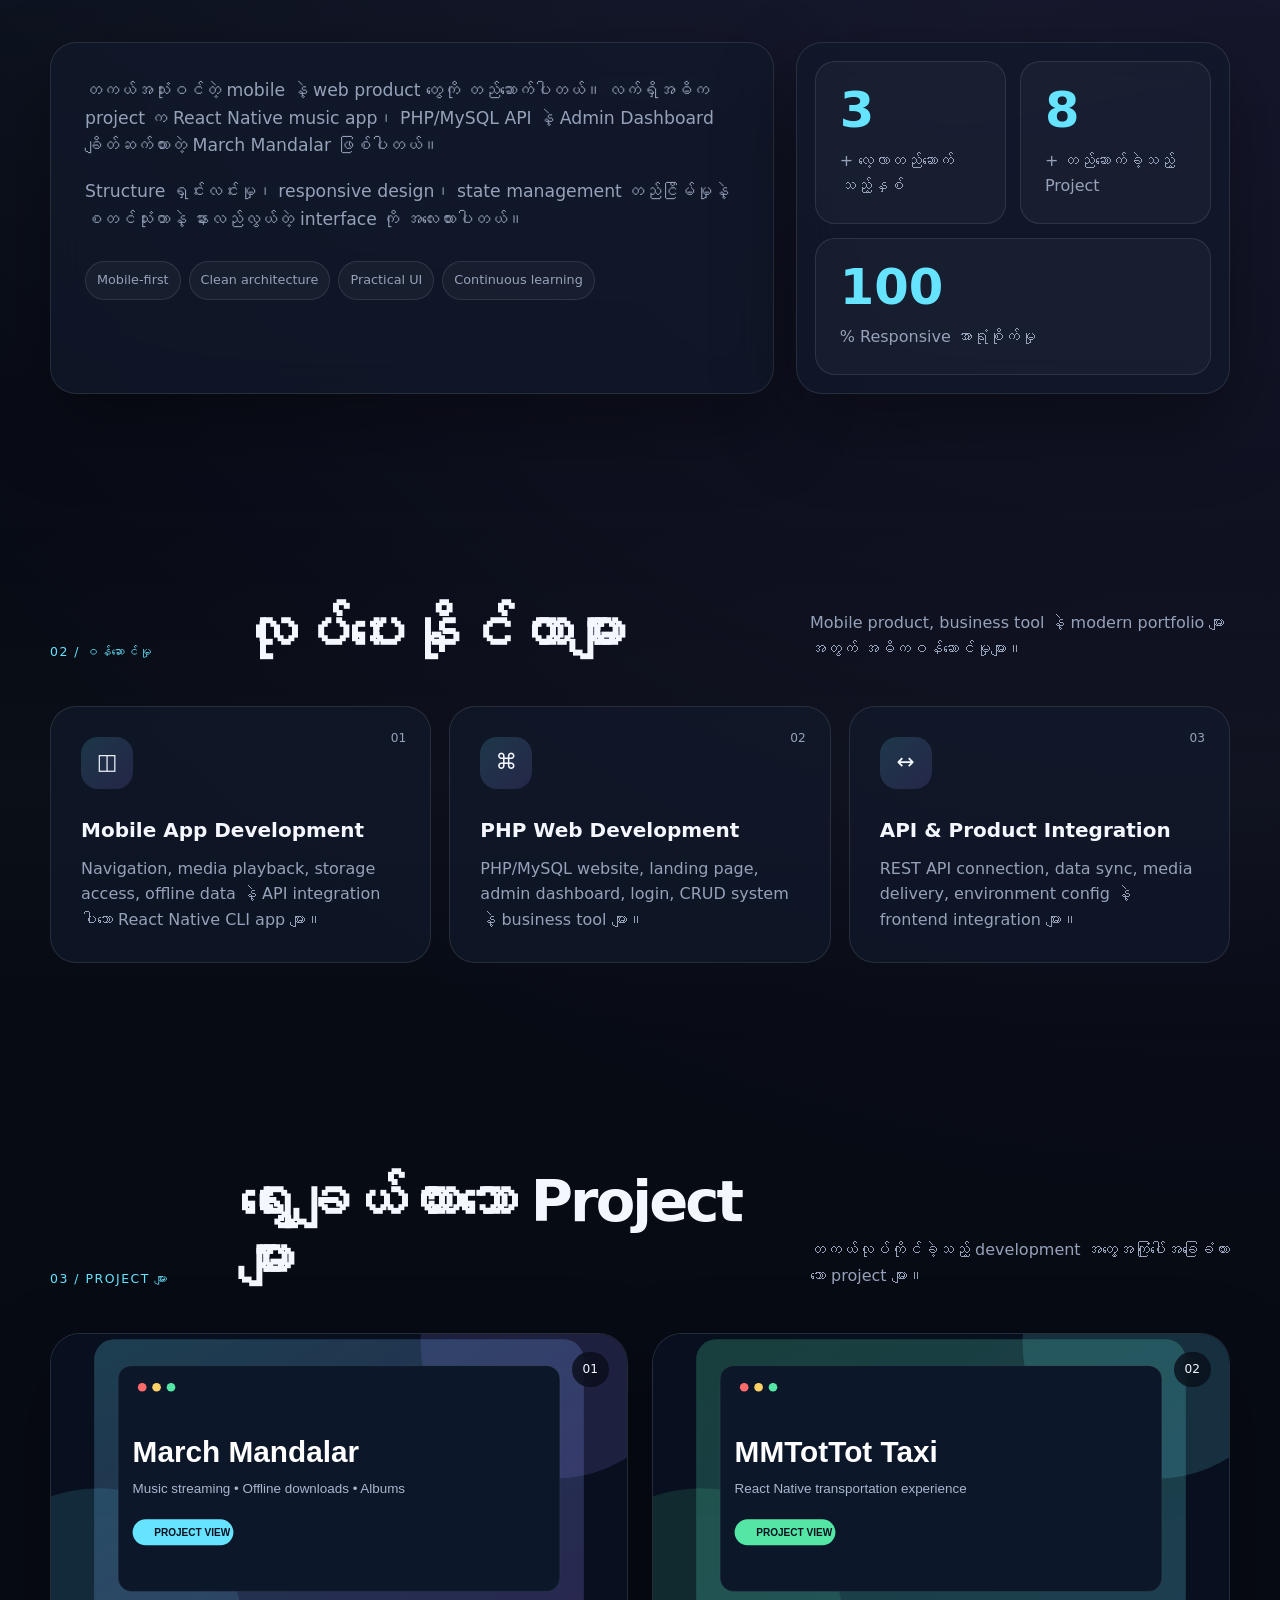
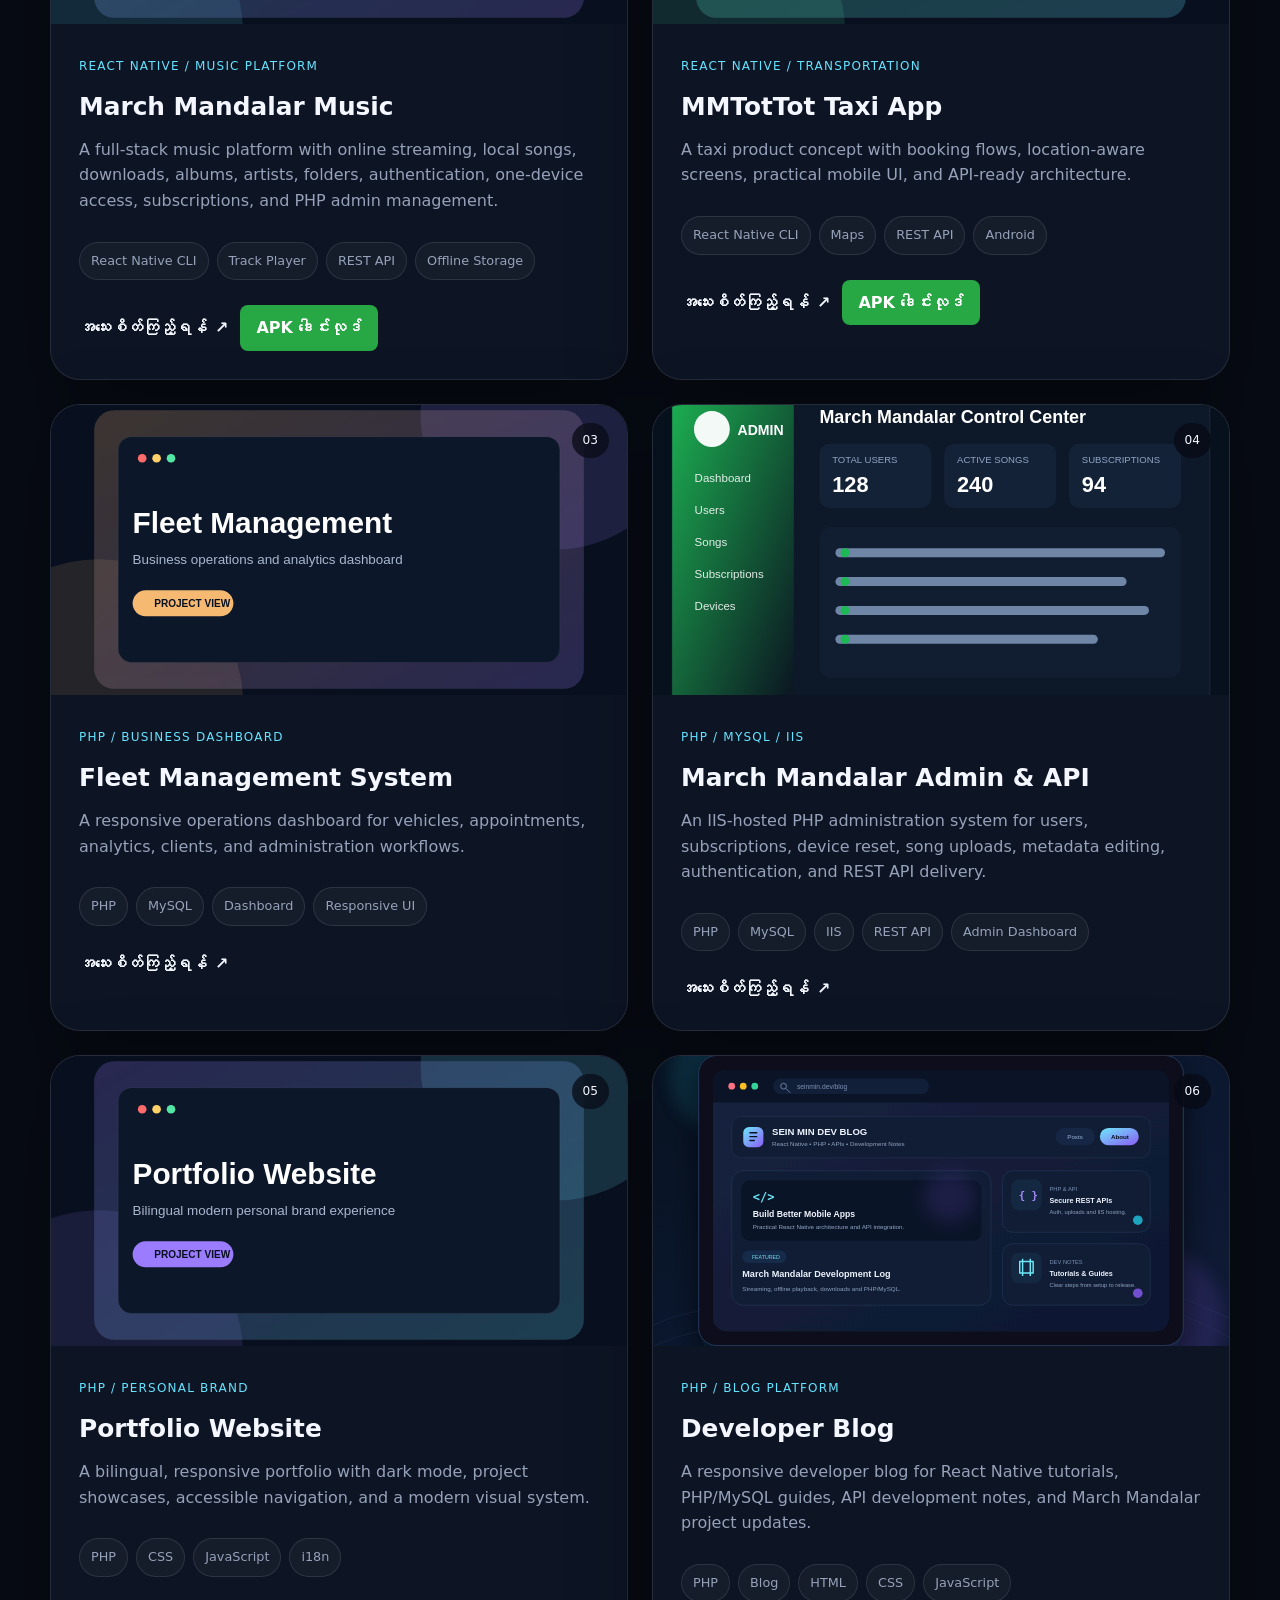
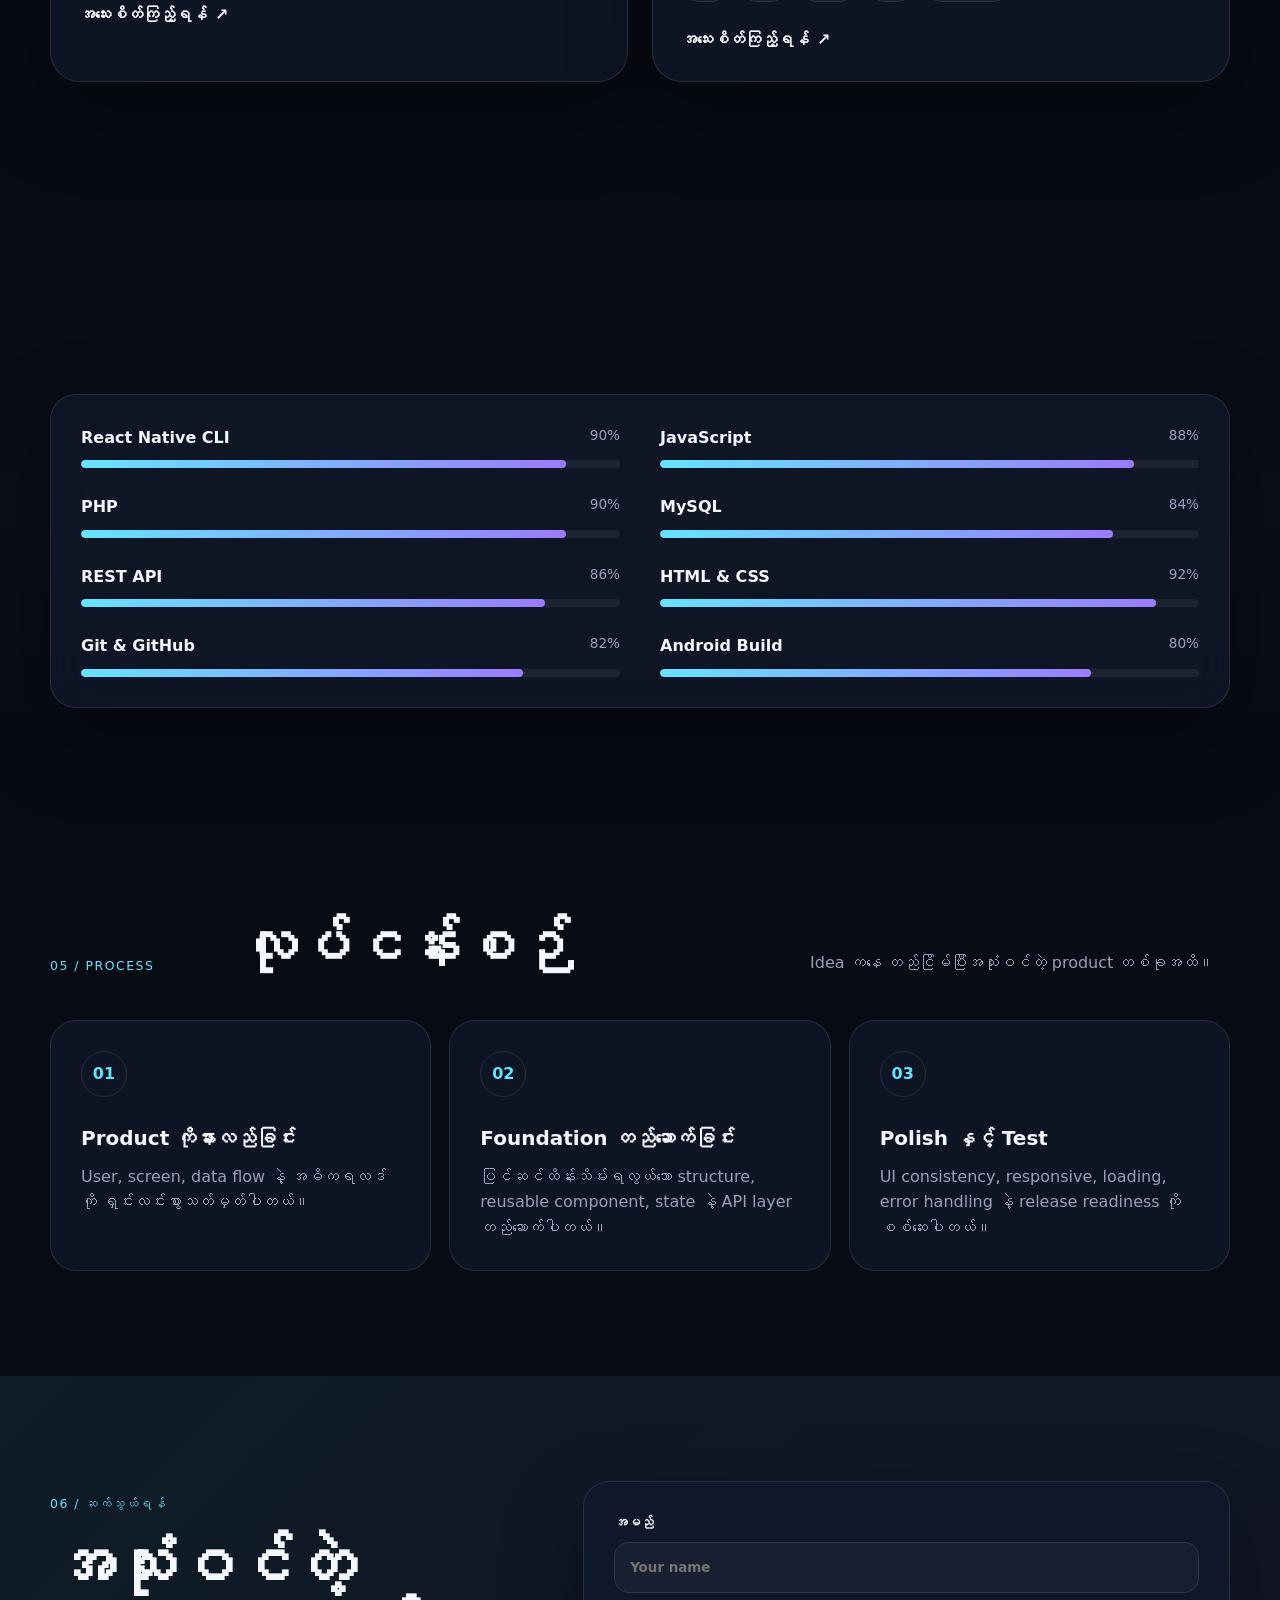
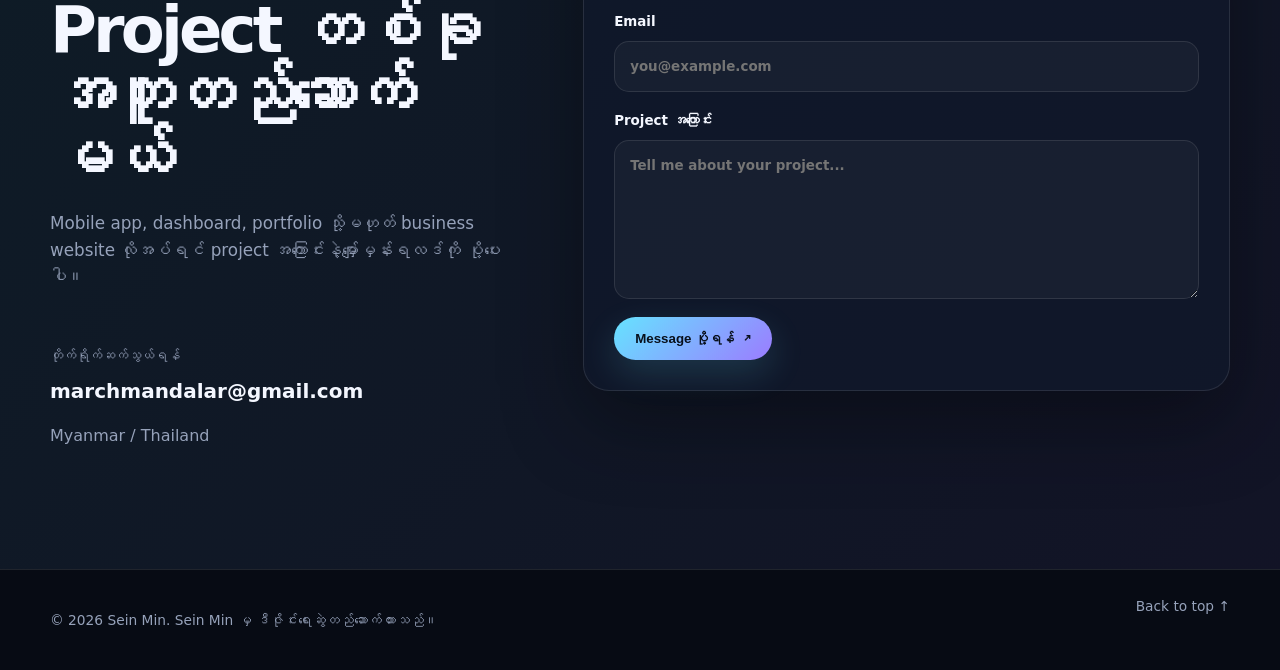
==== commit 02df9512: "Add MDY-TotTot promotion and APK download" ====
--- a/index.html
+++ b/index.html
@@ -5,7 +5,7 @@
     <meta name="viewport" content="width=device-width, initial-scale=1">
     <meta name="description" content="Sein Min - React Native and PHP developer portfolio.">
     <meta name="theme-color" content="#070b14">
-    <title>Sein Min | ကိုယ်ပိုင် Portfolio</title>
+    <title>Sein Min | Developmer</title>
     <link rel="icon" href="assets/images/favicon.svg" type="image/svg+xml">
     <link rel="stylesheet" href="assets/css/style.css">
 </head>
@@ -78,6 +78,21 @@
         </div>
     </section>
 
+    <section class="promo-banner section-pad" aria-labelledby="mmdy-promo-title">
+        <div class="container promo-grid">
+            <div class="promo-copy reveal">
+                <p class="promo-label">MDY-TotTot / Mobile App</p>
+                <h2 id="mmdy-promo-title">မြို့တွင်းသွားလာရေးအတွက် MDY-TotTot</h2>
+                <p>လွယ်ကူတဲ့ booking flow၊ location-aware screen နဲ့ အသုံးပြုရလွယ်တဲ့ mobile experience ကို တည်ဆောက်ထားတဲ့ taxi app project ကို ကြည့်ရှုနိုင်ပါတယ်။</p>
+                <div class="hero-actions"><a class="button" href="#projects">Project ကြည့်ရန် <span>↗</span></a><a class="button button-ghost" href="assets/files/MM-TotTot.apk" download>APK ဒေါင်းလုဒ် <span>↓</span></a></div>
+            </div>
+            <div class="promo-art reveal delay-1">
+                <img src="assets/images/mmtottot.svg" alt="MDY-TotTot Taxi App preview">
+                <span>React Native / Android</span>
+            </div>
+        </div>
+    </section>
+
     <section class="section-pad" id="about">
         <div class="container">
             <div class="section-heading reveal"><p>01 / အကြောင်း</p><h2>ကျွန်တော်အကြောင်း</h2><span>အသုံးဝင်တဲ့ Product များကို အဓိကတည်ဆောက်သူ</span></div>
@@ -111,7 +126,7 @@
                 </article>
                             <article class="project-card reveal delay-1">
                     <div class="project-image"><img src="assets/images/mmtottot.svg" alt="MMTotTot Taxi App preview"><div class="project-number">02</div></div>
-                    <div class="project-content"><span class="project-category">React Native / Transportation</span><h3>MMTotTot Taxi App</h3><p>A taxi product concept with booking flows, location-aware screens, practical mobile UI, and API-ready architecture.</p><div class="project-tags"><span>React Native CLI</span><span>Maps</span><span>REST API</span><span>Android</span></div><a href="#contact">အသေးစိတ်ကြည့်ရန် <span>↗</span></a></div>
+                    <div class="project-content"><span class="project-category">React Native / Transportation</span><h3>MMTotTot Taxi App</h3><p>A taxi product concept with booking flows, location-aware screens, practical mobile UI, and API-ready architecture.</p><div class="project-tags"><span>React Native CLI</span><span>Maps</span><span>REST API</span><span>Android</span></div><a href="#contact">အသေးစိတ်ကြည့်ရန် <span>↗</span></a><a class="apk-btn" download href="assets/files/MM-TotTot.apk">APK ဒေါင်းလုဒ်</a></div>
                 </article>
                             <article class="project-card reveal ">
                     <div class="project-image"><img src="assets/images/fleet.svg" alt="Fleet Management System preview"><div class="project-number">03</div></div>
@@ -156,4 +171,4 @@
 <footer><div class="container footer-inner"><p>© 2026 Sein Min. Sein Min မှ ဒီဇိုင်းရေးဆွဲတည်ဆောက်ထားသည်။</p><a href="#top">Back to top ↑</a></div></footer>
 <script src="assets/js/app.js"></script>
 </body>
-</html>+</html>
--- a/assets/css/style.css
+++ b/assets/css/style.css
@@ -1,3 +1,3 @@
 :root{--bg:#070b14;--bg2:#0b1120;--card:rgba(17,25,43,.72);--card2:#10182a;--text:#f4f7ff;--muted:#96a2ba;--line:rgba(255,255,255,.1);--primary:#66e3ff;--secondary:#9b7cff;--green:#53e6a5;--shadow:0 30px 80px rgba(0,0,0,.36);--radius:26px;--container:1180px}*{box-sizing:border-box}html{scroll-behavior:smooth}body{margin:0;background:radial-gradient(circle at 5% 0,rgba(102,227,255,.12),transparent 28%),radial-gradient(circle at 95% 18%,rgba(155,124,255,.13),transparent 26%),var(--bg);color:var(--text);font-family:Inter,"Segoe UI",system-ui,sans-serif;line-height:1.6;overflow-x:hidden}body.light{--bg:#edf4ff;--bg2:#e1ebfb;--card:rgba(255,255,255,.78);--card2:#fff;--text:#101b30;--muted:#586984;--line:rgba(16,27,48,.12);--shadow:0 24px 65px rgba(33,55,91,.14)}a{color:inherit;text-decoration:none}img{display:block;max-width:100%}.container{width:min(calc(100% - 32px),var(--container));margin:auto}.section-pad{padding:105px 0;position:relative}.page-noise{position:fixed;inset:0;pointer-events:none;opacity:.025;background-image:linear-gradient(rgba(255,255,255,.7) 1px,transparent 1px),linear-gradient(90deg,rgba(255,255,255,.7) 1px,transparent 1px);background-size:42px 42px;z-index:0}.cursor-glow{position:fixed;width:360px;height:360px;border-radius:50%;background:rgba(102,227,255,.055);filter:blur(18px);pointer-events:none;transform:translate(-50%,-50%);z-index:0}.site-header{position:fixed;top:0;left:0;right:0;z-index:50;background:rgba(7,11,20,.68);backdrop-filter:blur(20px);border-bottom:1px solid transparent;transition:.25s}.site-header.scrolled{border-color:var(--line);background:rgba(7,11,20,.88)}body.light .site-header,body.light .site-header.scrolled{background:rgba(237,244,255,.82)}.nav-wrap{min-height:76px;display:flex;align-items:center;justify-content:space-between;gap:24px}.brand{display:flex;align-items:center;gap:12px;font-size:.92rem;letter-spacing:.15em}.brand strong{color:var(--primary)}.brand-avatar{width:42px;height:42px;border-radius:15px;overflow:hidden;border:1px solid var(--line);box-shadow:0 10px 30px rgba(102,227,255,.16)}.brand-avatar img{width:100%;height:100%;object-fit:cover}.main-nav{display:flex;align-items:center;gap:24px}.main-nav>a:not(.button){font-size:.9rem;color:var(--muted);transition:.2s}.main-nav>a:hover{color:var(--text)}.nav-tools{display:flex;align-items:center;gap:6px}.lang,.theme-btn{border:1px solid var(--line);background:rgba(255,255,255,.035);color:var(--muted);border-radius:999px;padding:7px 9px;font-size:.72rem;font-weight:800}.lang.active{background:var(--text);color:var(--bg)}.theme-btn{cursor:pointer;font-size:1rem}.button{display:inline-flex;align-items:center;justify-content:center;gap:10px;border:0;border-radius:999px;padding:14px 21px;background:linear-gradient(135deg,var(--primary),var(--secondary));color:#08101c;font-weight:800;box-shadow:0 13px 35px rgba(102,227,255,.16);cursor:pointer;transition:transform .2s,box-shadow .2s}.button:hover{transform:translateY(-3px);box-shadow:0 18px 42px rgba(102,227,255,.24)}.button-small{padding:10px 16px!important;font-size:.84rem}.button-ghost{background:transparent;color:var(--text);border:1px solid var(--line);box-shadow:none}.menu-btn{display:none}.hero{min-height:100vh;display:flex;align-items:center;padding-top:145px;overflow:hidden}.hero-grid{display:grid;grid-template-columns:1.08fr .92fr;gap:70px;align-items:center}.hero-orb{position:absolute;border-radius:50%;filter:blur(4px);opacity:.55}.orb-one{width:330px;height:330px;background:radial-gradient(circle,var(--primary),transparent 67%);left:-200px;top:100px}.orb-two{width:380px;height:380px;background:radial-gradient(circle,var(--secondary),transparent 68%);right:-250px;bottom:-50px}.availability{display:inline-flex;align-items:center;gap:9px;border:1px solid rgba(83,230,165,.25);background:rgba(83,230,165,.08);color:var(--green);padding:8px 13px;border-radius:999px;font-size:.82rem}.availability span{width:8px;height:8px;border-radius:50%;background:var(--green);box-shadow:0 0 0 6px rgba(83,230,165,.1)}.hero-kicker{margin:28px 0 6px;color:var(--muted);font-size:1.05rem}.hero h1{font-size:clamp(3.2rem,6.5vw,6.3rem);line-height:.94;letter-spacing:-.065em;margin:0}.hero h1 span{background:linear-gradient(135deg,var(--primary),#fff 48%,var(--secondary));-webkit-background-clip:text;color:transparent}.hero h2{font-size:clamp(1.35rem,2.4vw,2rem);line-height:1.3;max-width:650px;margin:26px 0 12px}.hero-description{max-width:680px;color:var(--muted);font-size:1.04rem}.hero-actions{display:flex;gap:12px;flex-wrap:wrap;margin-top:30px}.social-row{display:flex;gap:22px;margin-top:30px;color:var(--muted);font-size:.9rem}.social-row a:hover{color:var(--primary)}.hero-visual{position:relative}.profile-card{position:relative;padding:18px;border:1px solid var(--line);background:linear-gradient(180deg,rgba(255,255,255,.08),rgba(255,255,255,.025));border-radius:34px;box-shadow:var(--shadow);transform:rotate(2deg)}.profile-top{display:flex;align-items:center;justify-content:space-between;padding:3px 6px 15px;color:var(--muted);font-size:.75rem}.window-dots{display:flex;gap:6px}.window-dots i{display:block;width:8px;height:8px;border-radius:50%;background:#ff6b6b}.window-dots i:nth-child(2){background:#ffd166}.window-dots i:nth-child(3){background:#53e6a5}.profile-photo{height:260px;border-radius:24px;overflow:hidden;background:linear-gradient(135deg,rgba(102,227,255,.25),rgba(155,124,255,.2))}.profile-photo img{width:100%;height:100%;object-fit:cover}.code-card{margin-top:14px;padding:20px;border-radius:20px;background:#060a12;border:1px solid rgba(255,255,255,.08);font-family:Consolas,monospace;font-size:.85rem;color:#a7b3ca}.code-card p{margin:4px}.code-card span{color:#c792ea}.code-card b{color:#c3e88d}.code-card strong{color:#89ddff}.profile-location{padding:15px 5px 4px;color:var(--muted);font-size:.88rem}.profile-location span{color:var(--green)}.floating-chip{position:absolute;padding:10px 14px;border-radius:999px;background:rgba(14,22,39,.92);border:1px solid var(--line);box-shadow:var(--shadow);font-size:.82rem;font-weight:800}.chip-react{left:-42px;top:110px}.chip-php{right:-34px;bottom:78px}.section-heading{display:grid;grid-template-columns:160px 1fr minmax(260px,420px);gap:28px;align-items:end;margin-bottom:44px}.section-heading p{margin:0;color:var(--primary);font-size:.78rem;letter-spacing:.12em;text-transform:uppercase}.section-heading h2{margin:0;font-size:clamp(2.2rem,4.5vw,4rem);letter-spacing:-.05em;line-height:1}.section-heading span{color:var(--muted)}.about-grid{display:grid;grid-template-columns:1.25fr .75fr;gap:22px}.glass-card,.stats-grid,.skills-panel{border:1px solid var(--line);background:var(--card);backdrop-filter:blur(18px);border-radius:var(--radius);box-shadow:var(--shadow)}.about-copy{padding:34px}.about-copy p{font-size:1.08rem;color:var(--muted);margin:0 0 18px}.about-tags,.project-tags{display:flex;flex-wrap:wrap;gap:8px;margin-top:28px}.about-tags span,.project-tags span{padding:8px 11px;border-radius:999px;border:1px solid var(--line);background:rgba(255,255,255,.035);font-size:.8rem;color:var(--muted)}.stats-grid{padding:18px;display:grid;grid-template-columns:1fr 1fr;gap:14px}.stat-card{min-height:160px;border-radius:20px;border:1px solid var(--line);background:rgba(255,255,255,.03);display:flex;flex-direction:column;justify-content:center;padding:24px}.stat-card.wide{grid-column:1/-1;min-height:120px}.stat-card strong{font-size:3.1rem;line-height:1;color:var(--primary)}.stat-card span{margin-top:12px;color:var(--muted)}.section-tint{background:linear-gradient(180deg,transparent,rgba(255,255,255,.018),transparent)}.service-grid,.process-grid{display:grid;grid-template-columns:repeat(3,1fr);gap:18px}.service-card,.process-card{position:relative;padding:30px;border-radius:var(--radius);border:1px solid var(--line);background:var(--card);overflow:hidden;transition:.25s}.service-card:hover,.process-card:hover{transform:translateY(-7px);border-color:rgba(102,227,255,.3)}.service-card>span{position:absolute;right:24px;top:22px;color:var(--muted);font-size:.76rem}.service-icon{width:52px;height:52px;border-radius:17px;display:grid;place-items:center;background:linear-gradient(135deg,rgba(102,227,255,.16),rgba(155,124,255,.16));font-size:1.35rem}.service-card h3,.process-card h3{font-size:1.25rem;margin:25px 0 10px}.service-card p,.process-card p{color:var(--muted);margin:0}.project-grid{display:grid;grid-template-columns:1fr 1fr;gap:24px}.project-card{border:1px solid var(--line);border-radius:30px;background:var(--card);overflow:hidden;box-shadow:var(--shadow);transition:.25s}.project-card:hover{transform:translateY(-6px);border-color:rgba(102,227,255,.3)}.project-image{height:290px;position:relative;overflow:hidden;background:var(--card2)}.project-image img{width:100%;height:100%;object-fit:cover;transition:transform .5s}.project-card:hover .project-image img{transform:scale(1.035)}.project-number{position:absolute;right:18px;top:18px;border-radius:999px;padding:8px 11px;background:rgba(7,11,20,.72);backdrop-filter:blur(10px);font-size:.76rem}.project-content{padding:28px}.project-category{color:var(--primary);font-size:.75rem;text-transform:uppercase;letter-spacing:.1em}.project-content h3{font-size:1.55rem;margin:10px 0}.project-content p{color:var(--muted);margin:0}.project-content a{display:inline-flex;gap:8px;margin-top:25px;font-weight:800}.project-content a:hover{color:var(--primary)}.skills-panel{padding:30px;display:grid;grid-template-columns:1fr 1fr;gap:26px 40px}.skill-item>div:first-child{display:flex;justify-content:space-between;margin-bottom:10px}.skill-item span{color:var(--muted);font-size:.85rem}.skill-track{height:8px;border-radius:999px;background:rgba(255,255,255,.06);overflow:hidden}.skill-track i{display:block;width:0;height:100%;border-radius:inherit;background:linear-gradient(90deg,var(--primary),var(--secondary));transition:width 1.2s cubic-bezier(.2,.8,.2,1)}.process-card b{display:inline-flex;width:46px;height:46px;border-radius:50%;align-items:center;justify-content:center;border:1px solid var(--line);color:var(--primary)}.contact-section{background:linear-gradient(135deg,rgba(102,227,255,.08),rgba(155,124,255,.08))}.contact-grid{display:grid;grid-template-columns:.85fr 1.15fr;gap:55px;align-items:start}.contact-copy>p{color:var(--primary);font-size:.78rem;letter-spacing:.12em;text-transform:uppercase}.contact-copy h2{font-size:clamp(2.5rem,5vw,4.8rem);line-height:1;letter-spacing:-.06em;margin:20px 0}.contact-copy>span{color:var(--muted);font-size:1.05rem}.direct-contact{margin-top:55px}.direct-contact small{display:block;color:var(--muted);margin-bottom:8px}.direct-contact a{font-size:1.25rem;font-weight:800}.direct-contact a:hover{color:var(--primary)}.direct-contact p{color:var(--muted)}.contact-form{display:grid;gap:18px;padding:30px;border-radius:var(--radius);background:var(--card);border:1px solid var(--line);box-shadow:var(--shadow)}.contact-form label{display:grid;gap:8px;font-size:.84rem;font-weight:700}.contact-form input,.contact-form textarea{width:100%;border:1px solid var(--line);background:rgba(255,255,255,.035);border-radius:15px;padding:14px 15px;color:var(--text);font:inherit;outline:none}.contact-form input:focus,.contact-form textarea:focus{border-color:var(--primary);box-shadow:0 0 0 4px rgba(102,227,255,.08)}.contact-form .button{justify-self:start}footer{padding:25px 0;border-top:1px solid var(--line)}.footer-inner{display:flex;justify-content:space-between;gap:20px;color:var(--muted);font-size:.86rem}.footer-inner a:hover{color:var(--primary)}.reveal{opacity:0;transform:translateY(24px);transition:opacity .75s,transform .75s}.reveal.visible{opacity:1;transform:none}.delay-1{transition-delay:.12s}.delay-2{transition-delay:.24s}@media(max-width:980px){.main-nav{position:absolute;top:76px;left:16px;right:16px;display:none;flex-direction:column;align-items:stretch;padding:20px;background:var(--card2);border:1px solid var(--line);border-radius:22px;box-shadow:var(--shadow)}.main-nav.open{display:flex}.main-nav>a,.nav-tools{text-align:center;justify-content:center}.menu-btn{display:flex;align-items:center;flex-direction:column;gap:4px;border:0;background:none;color:var(--text);cursor:pointer}.menu-btn span{width:24px;height:2px;background:currentColor}.menu-btn em{font-size:.62rem;font-style:normal;color:var(--muted)}.hero-grid,.about-grid,.contact-grid{grid-template-columns:1fr}.hero-copy{text-align:center}.availability{justify-content:center}.hero-description{margin-left:auto;margin-right:auto}.hero-actions,.social-row{justify-content:center}.hero-visual{max-width:560px;margin:15px auto 0}.section-heading{grid-template-columns:1fr;gap:10px}.service-grid,.process-grid{grid-template-columns:1fr}.skills-panel{grid-template-columns:1fr}.project-image{height:250px}}@media(max-width:680px){.section-pad{padding:78px 0}.hero{padding-top:125px}.hero-grid{gap:45px}.hero h1{font-size:clamp(2.8rem,15vw,4.4rem)}.project-grid{grid-template-columns:1fr}.profile-card{transform:none}.floating-chip{display:none}.stats-grid{grid-template-columns:1fr}.stat-card.wide{grid-column:auto}.footer-inner{flex-direction:column;text-align:center}.section-heading h2{font-size:2.55rem}.project-image{height:220px}}
 
-.apk-btn{display:inline-block;margin-left:12px;padding:10px 16px;border-radius:8px;background:#28a745;color:#fff;text-decoration:none;font-weight:600}+.apk-btn{display:inline-block;margin-left:12px;padding:10px 16px;border-radius:8px;background:#28a745;color:#fff;text-decoration:none;font-weight:600}.promo-banner{padding-top:30px;padding-bottom:30px}.promo-grid{display:grid;grid-template-columns:1.15fr .85fr;align-items:center;gap:28px;padding:30px;border:1px solid rgba(102,227,255,.24);border-radius:var(--radius);background:linear-gradient(110deg,rgba(17,25,43,.9),rgba(18,44,61,.72));box-shadow:var(--shadow)}.promo-label{margin:0 0 10px;color:var(--primary);font-size:.78rem;font-weight:800;letter-spacing:.14em;text-transform:uppercase}.promo-copy h2{max-width:650px;margin:0 0 12px;font-size:clamp(1.7rem,3vw,2.7rem);line-height:1.15}.promo-copy>p:not(.promo-label){max-width:620px;margin:0 0 22px;color:var(--muted)}.promo-art{position:relative;overflow:hidden;border-radius:18px;border:1px solid var(--line);background:var(--card2);aspect-ratio:16/8}.promo-art img{width:100%;height:100%;object-fit:cover}.promo-art span{position:absolute;right:14px;bottom:12px;padding:5px 9px;border-radius:6px;background:rgba(7,11,20,.8);color:#fff;font-size:.75rem}@media(max-width:760px){.promo-grid{grid-template-columns:1fr;padding:22px}.promo-art{order:-1}}
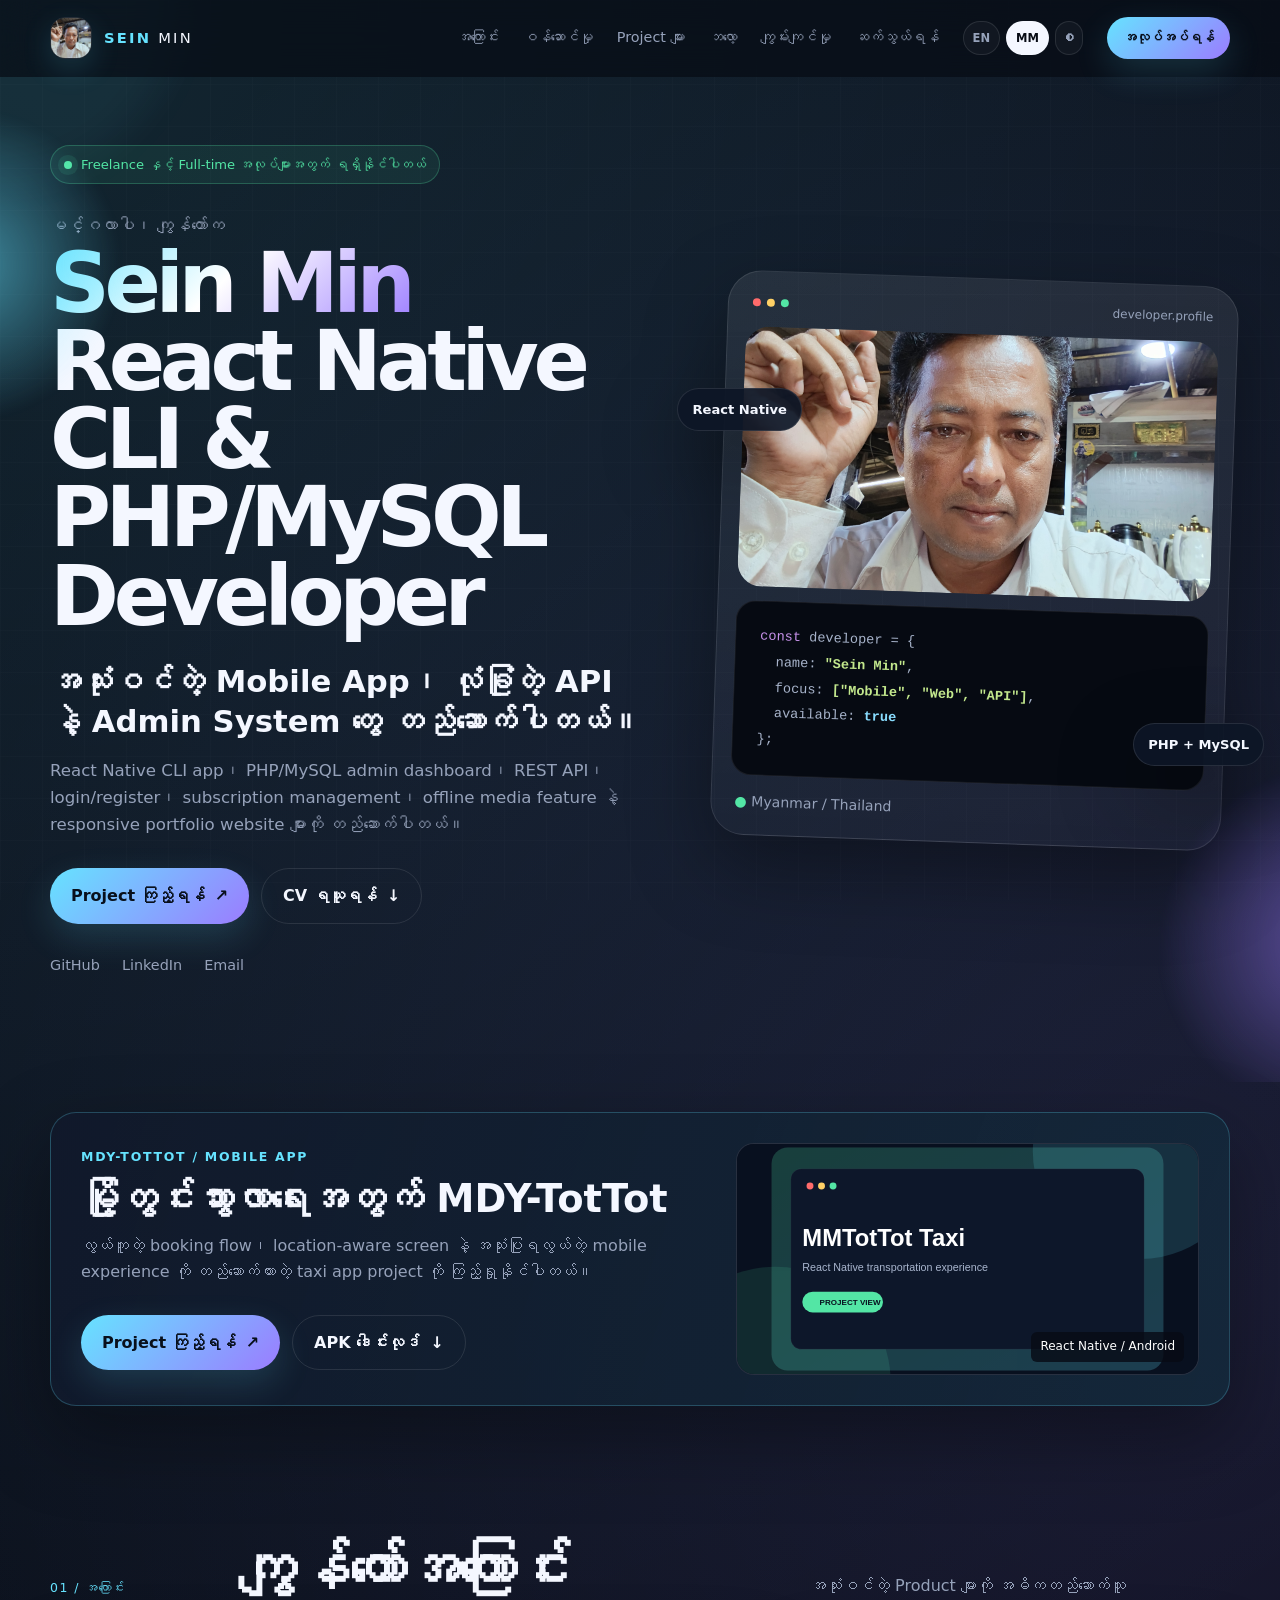
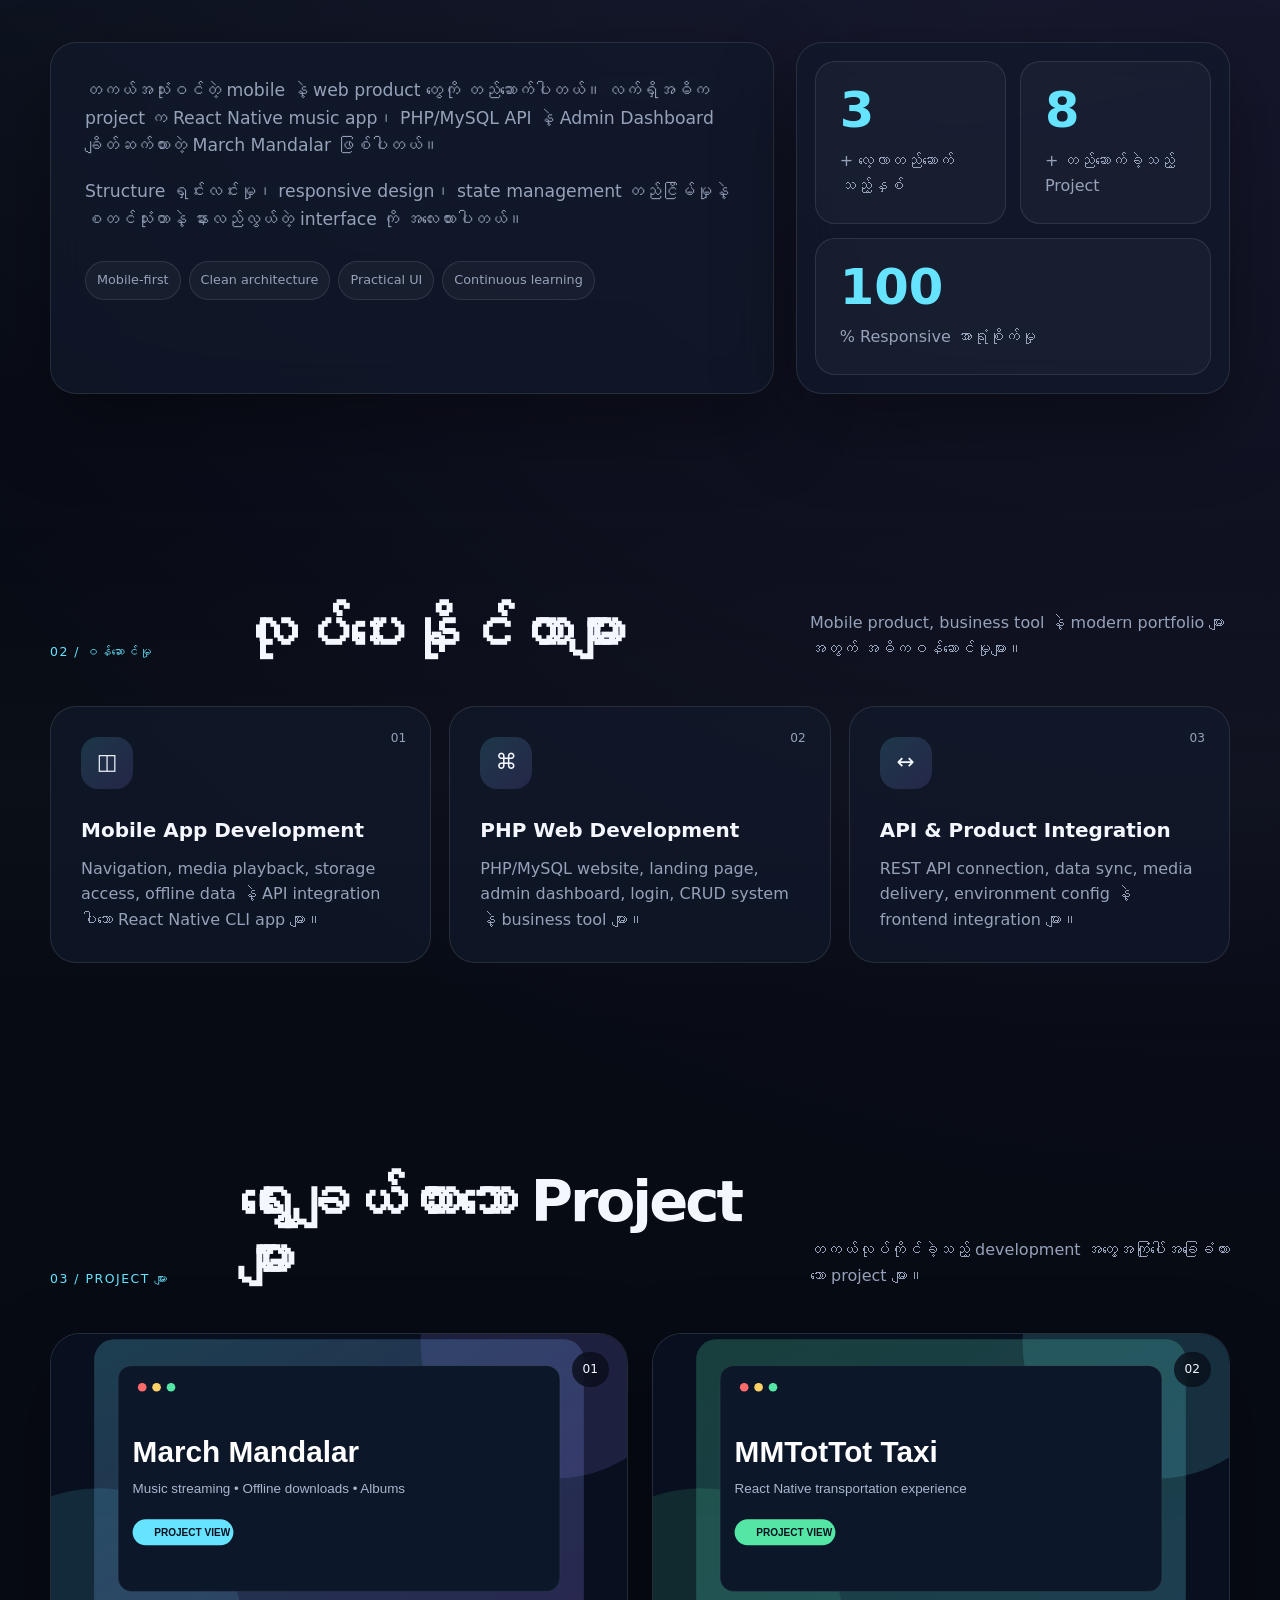
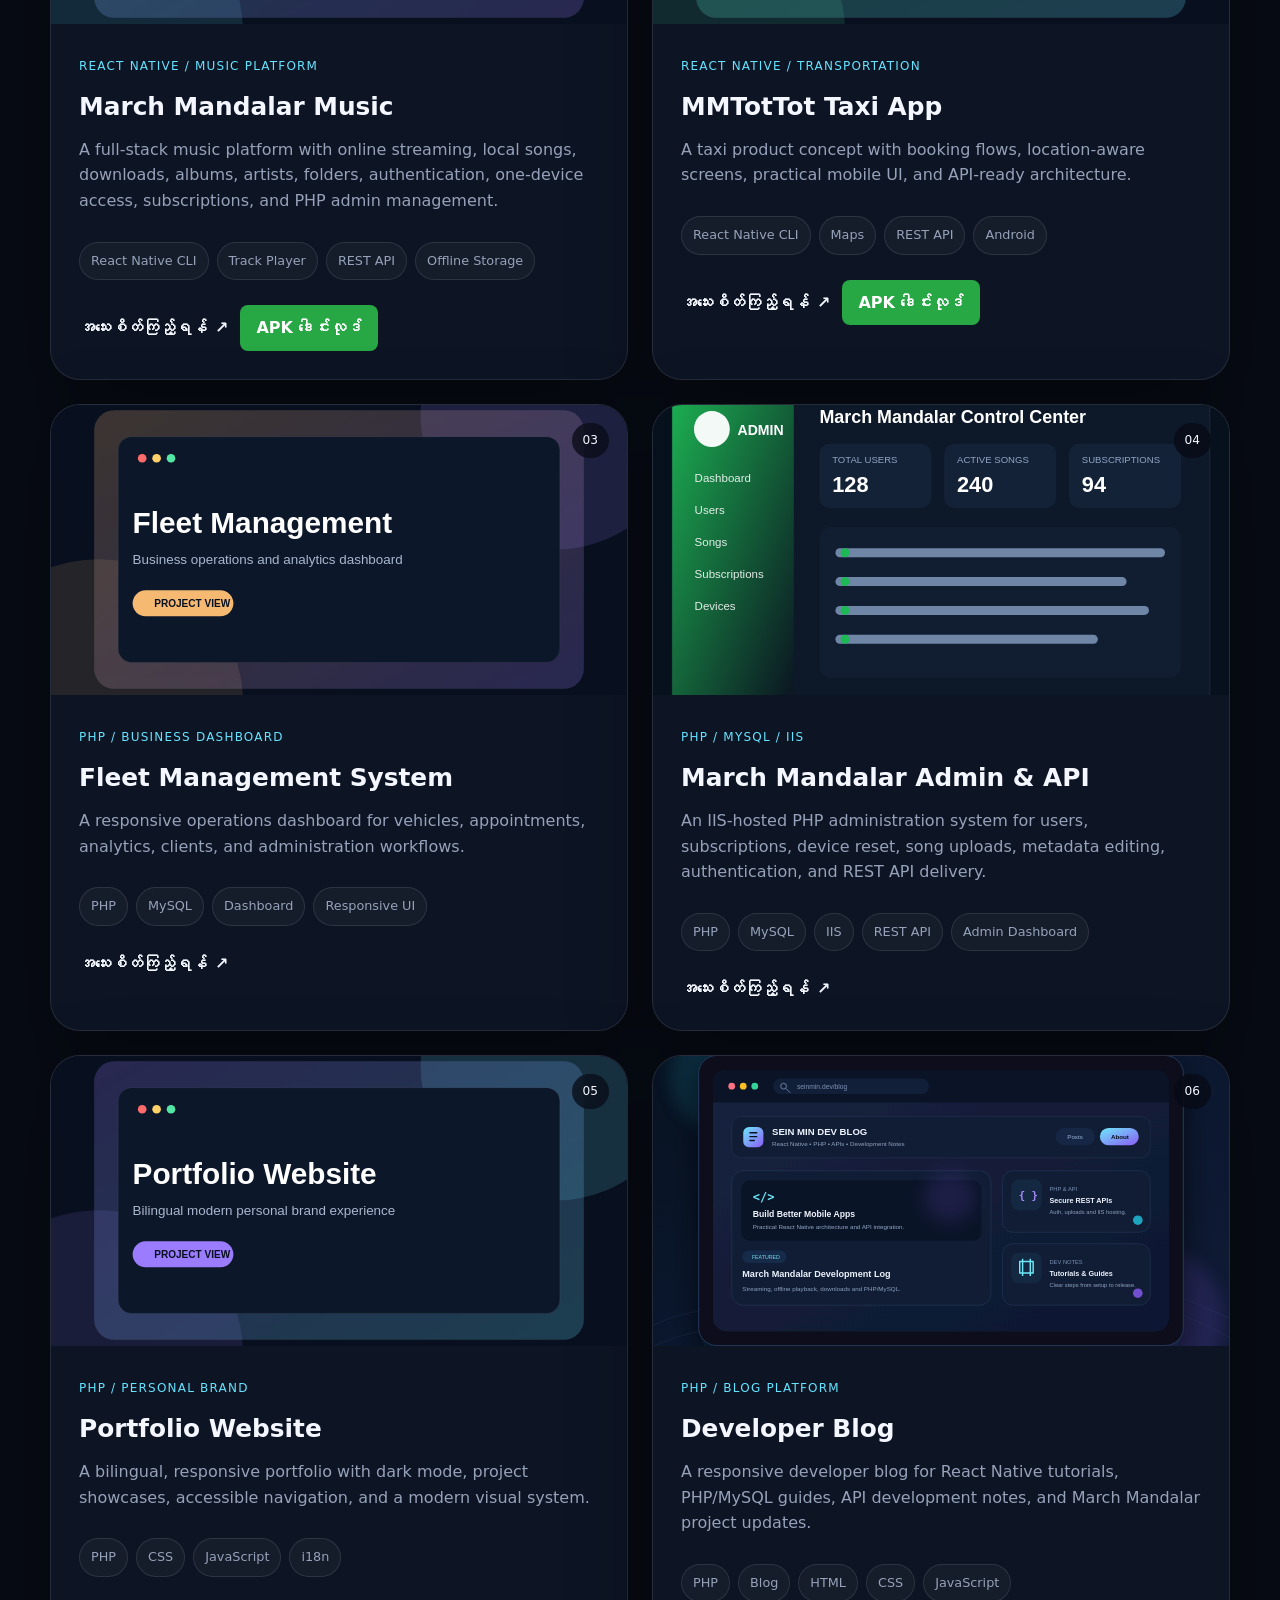
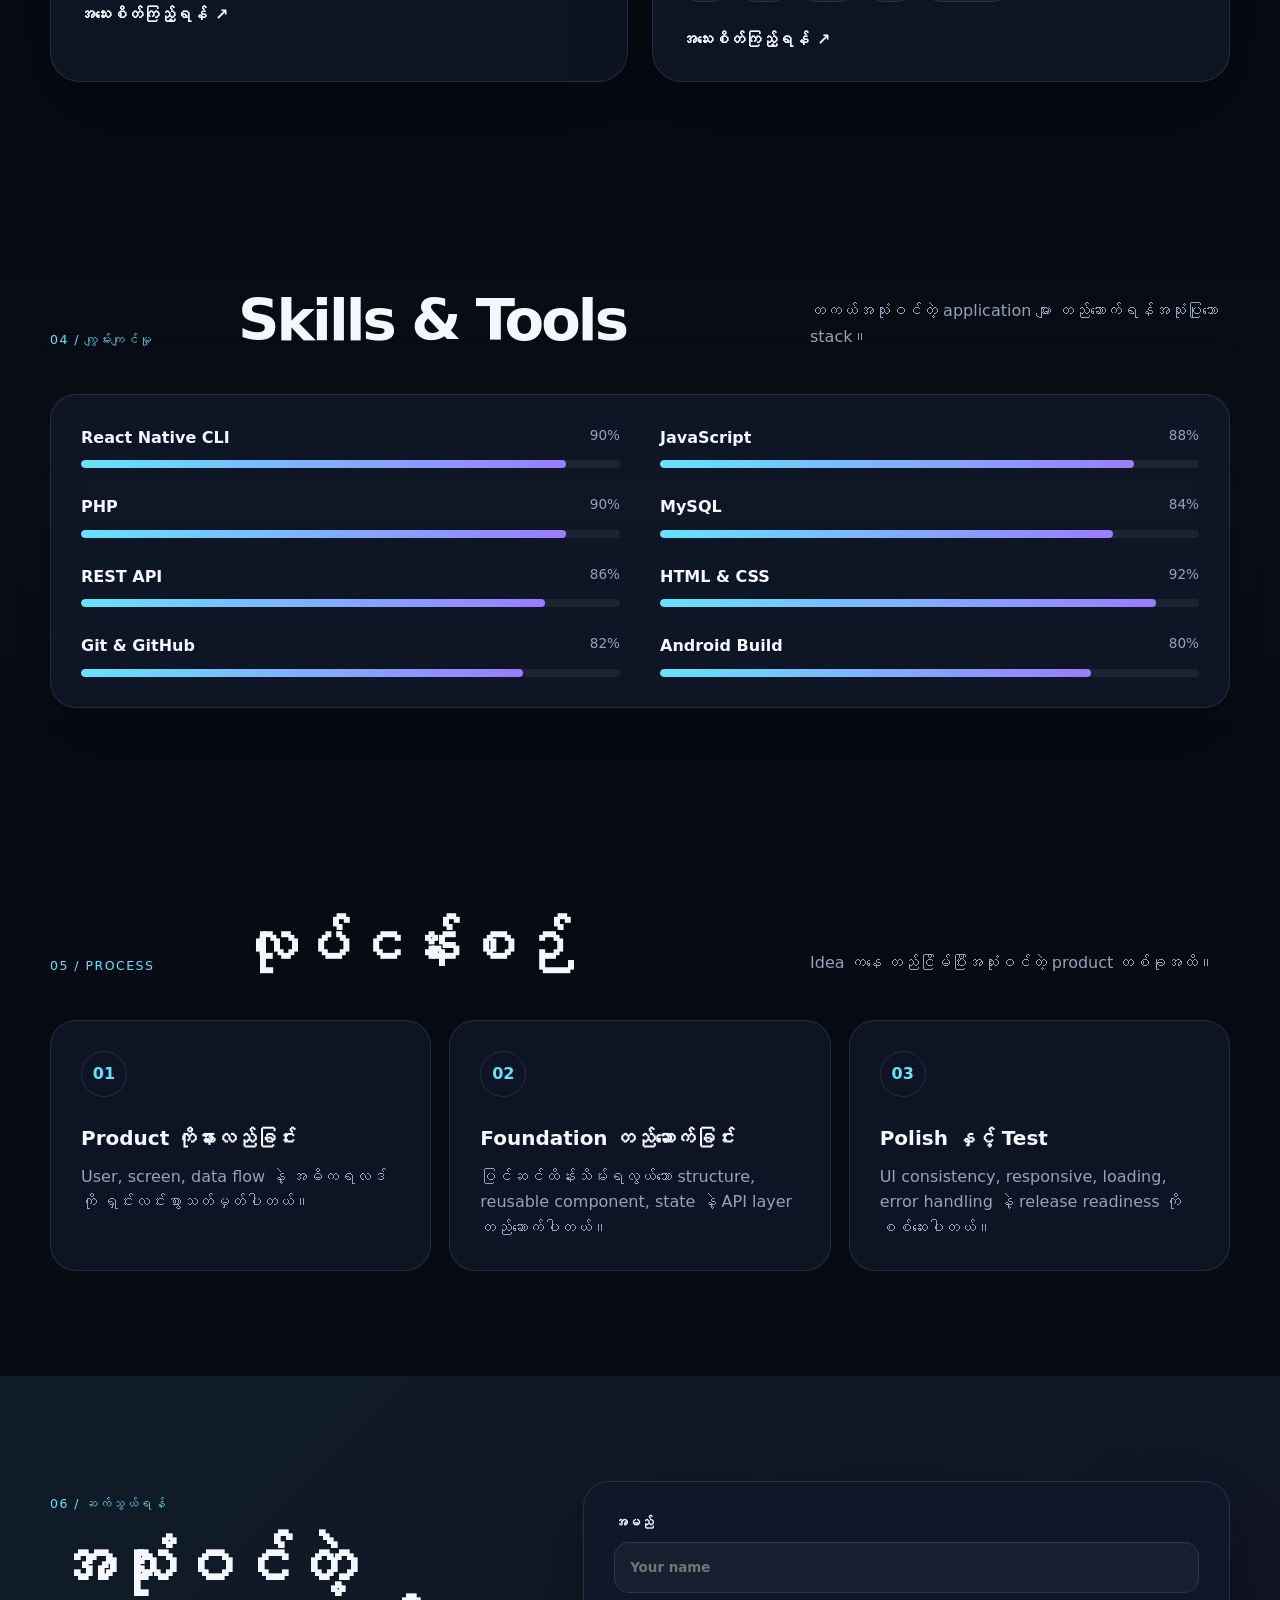
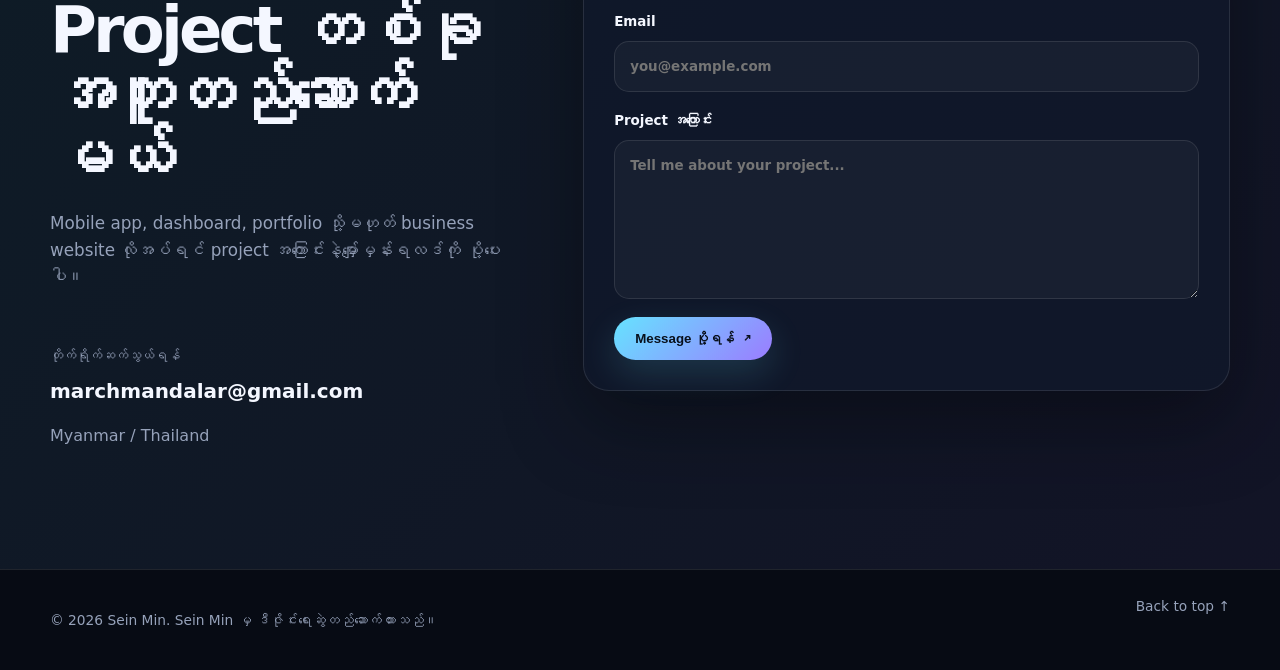
==== commit 3621a7b0: "Fix MDY-TotTot APK download link" ====
--- a/index.html
+++ b/index.html
@@ -84,7 +84,7 @@
                 <p class="promo-label">MDY-TotTot / Mobile App</p>
                 <h2 id="mmdy-promo-title">မြို့တွင်းသွားလာရေးအတွက် MDY-TotTot</h2>
                 <p>လွယ်ကူတဲ့ booking flow၊ location-aware screen နဲ့ အသုံးပြုရလွယ်တဲ့ mobile experience ကို တည်ဆောက်ထားတဲ့ taxi app project ကို ကြည့်ရှုနိုင်ပါတယ်။</p>
-                <div class="hero-actions"><a class="button" href="#projects">Project ကြည့်ရန် <span>↗</span></a><a class="button button-ghost" href="assets/files/MM-TotTot.apk" download>APK ဒေါင်းလုဒ် <span>↓</span></a></div>
+                <div class="hero-actions"><a class="button" href="#projects">Project ကြည့်ရန် <span>↗</span></a><a class="button button-ghost" href="https://media.githubusercontent.com/media/Koseinm/portfolio/main/assets/files/MM-TotTot.apk" download>APK ဒေါင်းလုဒ် <span>↓</span></a></div>
             </div>
             <div class="promo-art reveal delay-1">
                 <img src="assets/images/mmtottot.svg" alt="MDY-TotTot Taxi App preview">
@@ -126,7 +126,7 @@
                 </article>
                             <article class="project-card reveal delay-1">
                     <div class="project-image"><img src="assets/images/mmtottot.svg" alt="MMTotTot Taxi App preview"><div class="project-number">02</div></div>
-                    <div class="project-content"><span class="project-category">React Native / Transportation</span><h3>MMTotTot Taxi App</h3><p>A taxi product concept with booking flows, location-aware screens, practical mobile UI, and API-ready architecture.</p><div class="project-tags"><span>React Native CLI</span><span>Maps</span><span>REST API</span><span>Android</span></div><a href="#contact">အသေးစိတ်ကြည့်ရန် <span>↗</span></a><a class="apk-btn" download href="assets/files/MM-TotTot.apk">APK ဒေါင်းလုဒ်</a></div>
+                    <div class="project-content"><span class="project-category">React Native / Transportation</span><h3>MMTotTot Taxi App</h3><p>A taxi product concept with booking flows, location-aware screens, practical mobile UI, and API-ready architecture.</p><div class="project-tags"><span>React Native CLI</span><span>Maps</span><span>REST API</span><span>Android</span></div><a href="#contact">အသေးစိတ်ကြည့်ရန် <span>↗</span></a><a class="apk-btn" download href="https://media.githubusercontent.com/media/Koseinm/portfolio/main/assets/files/MM-TotTot.apk">APK ဒေါင်းလုဒ်</a></div>
                 </article>
                             <article class="project-card reveal ">
                     <div class="project-image"><img src="assets/images/fleet.svg" alt="Fleet Management System preview"><div class="project-number">03</div></div>
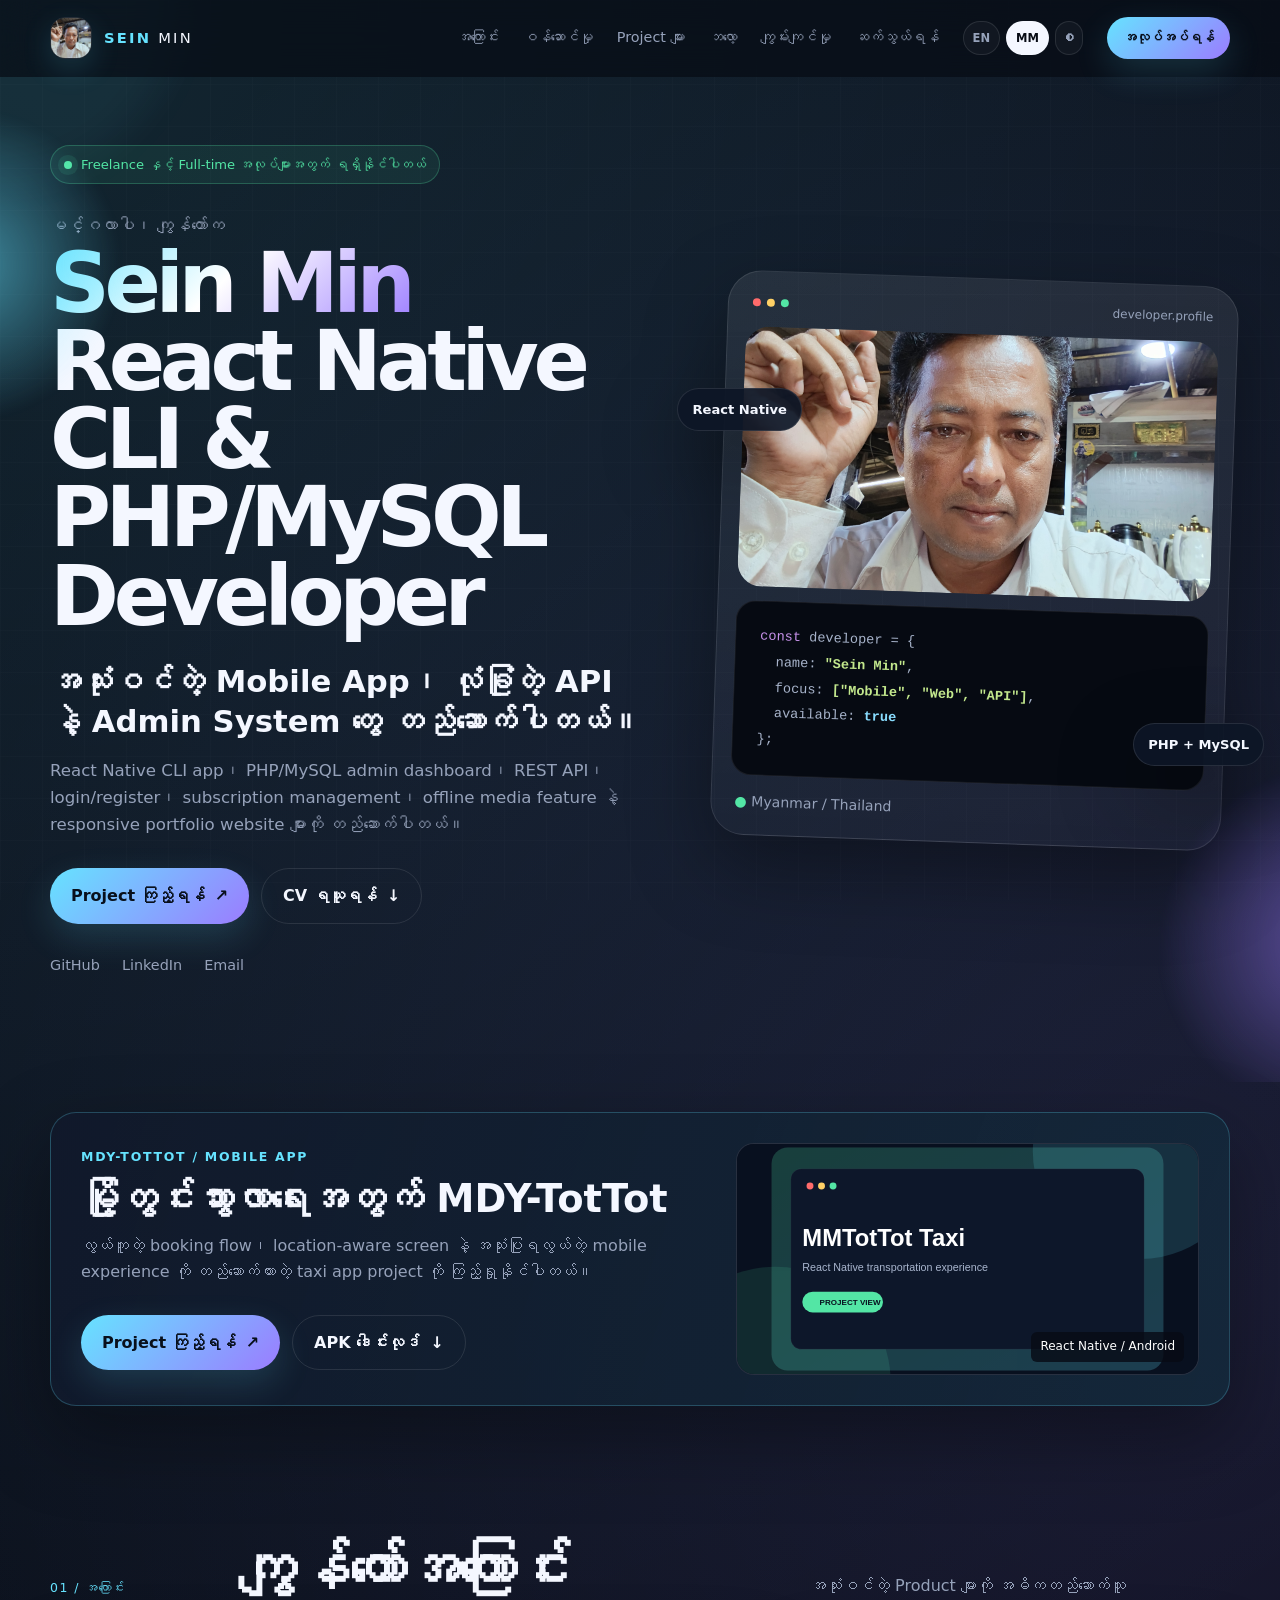
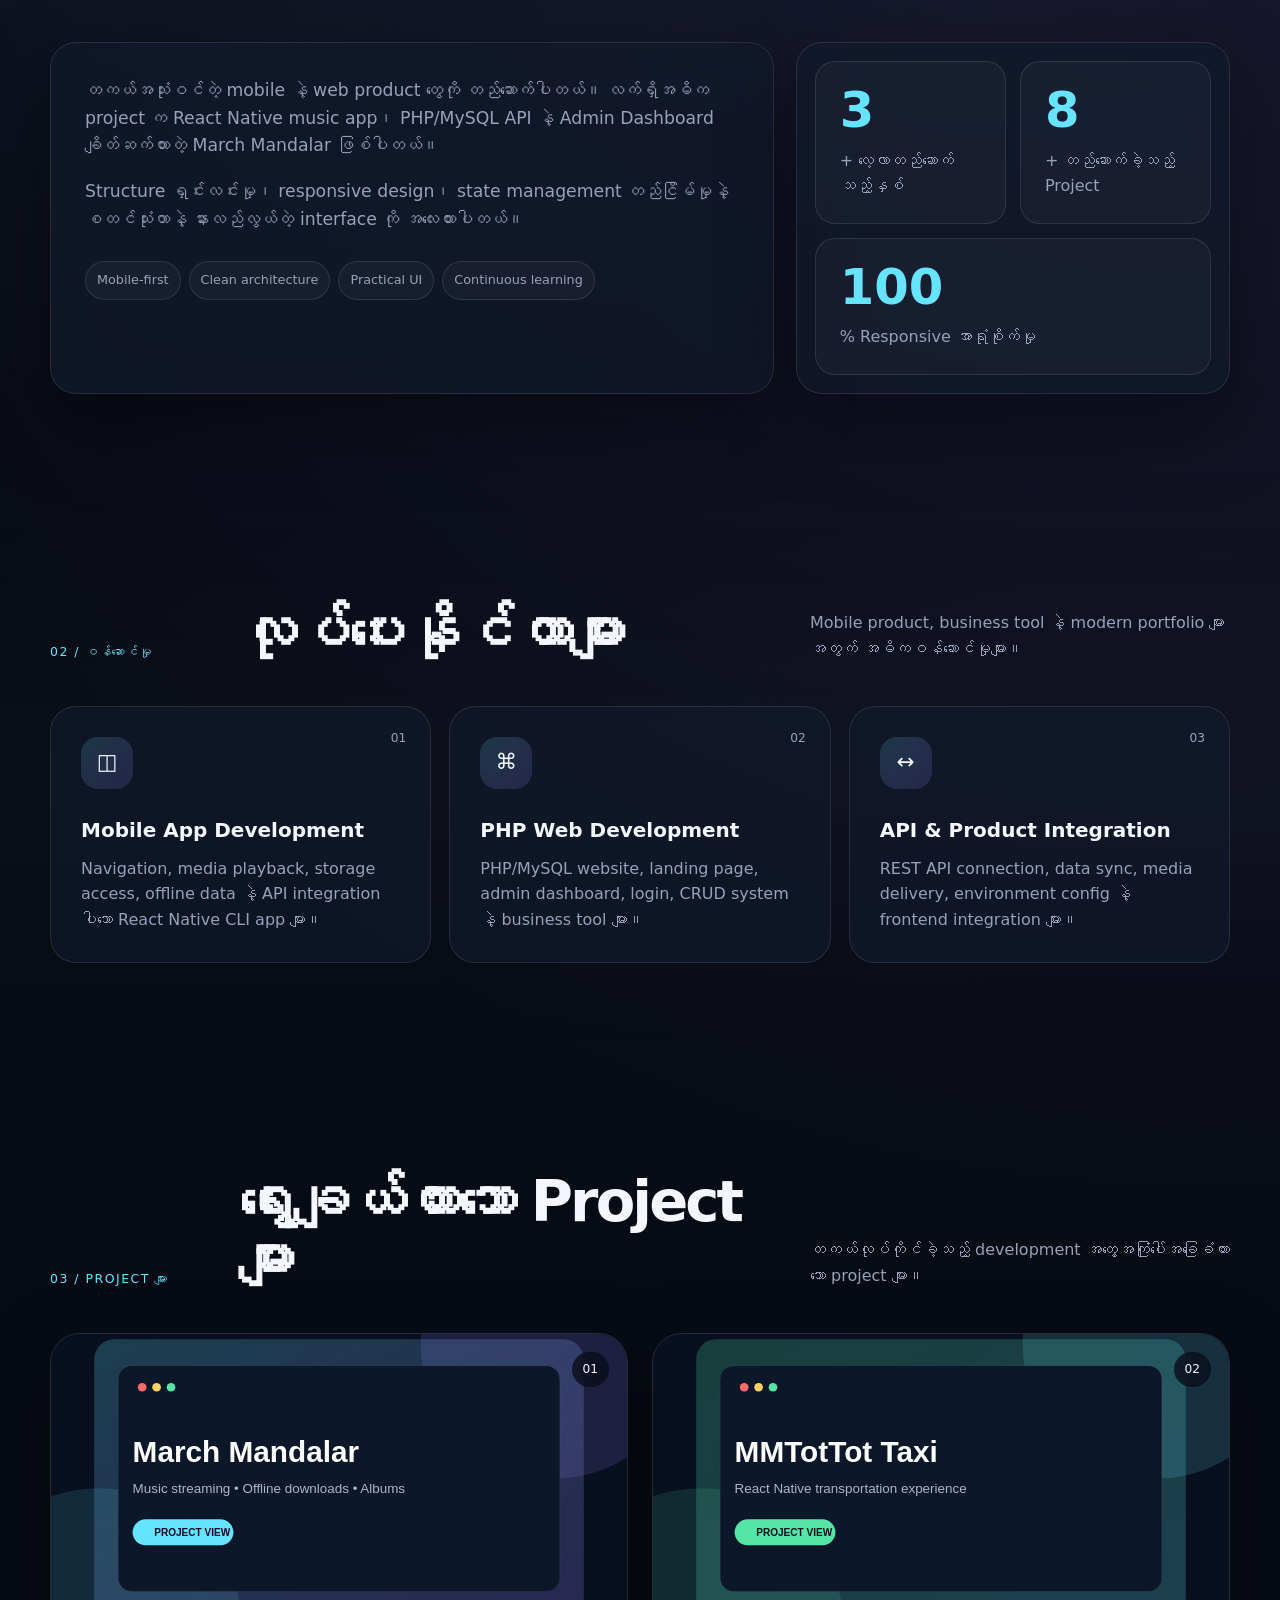
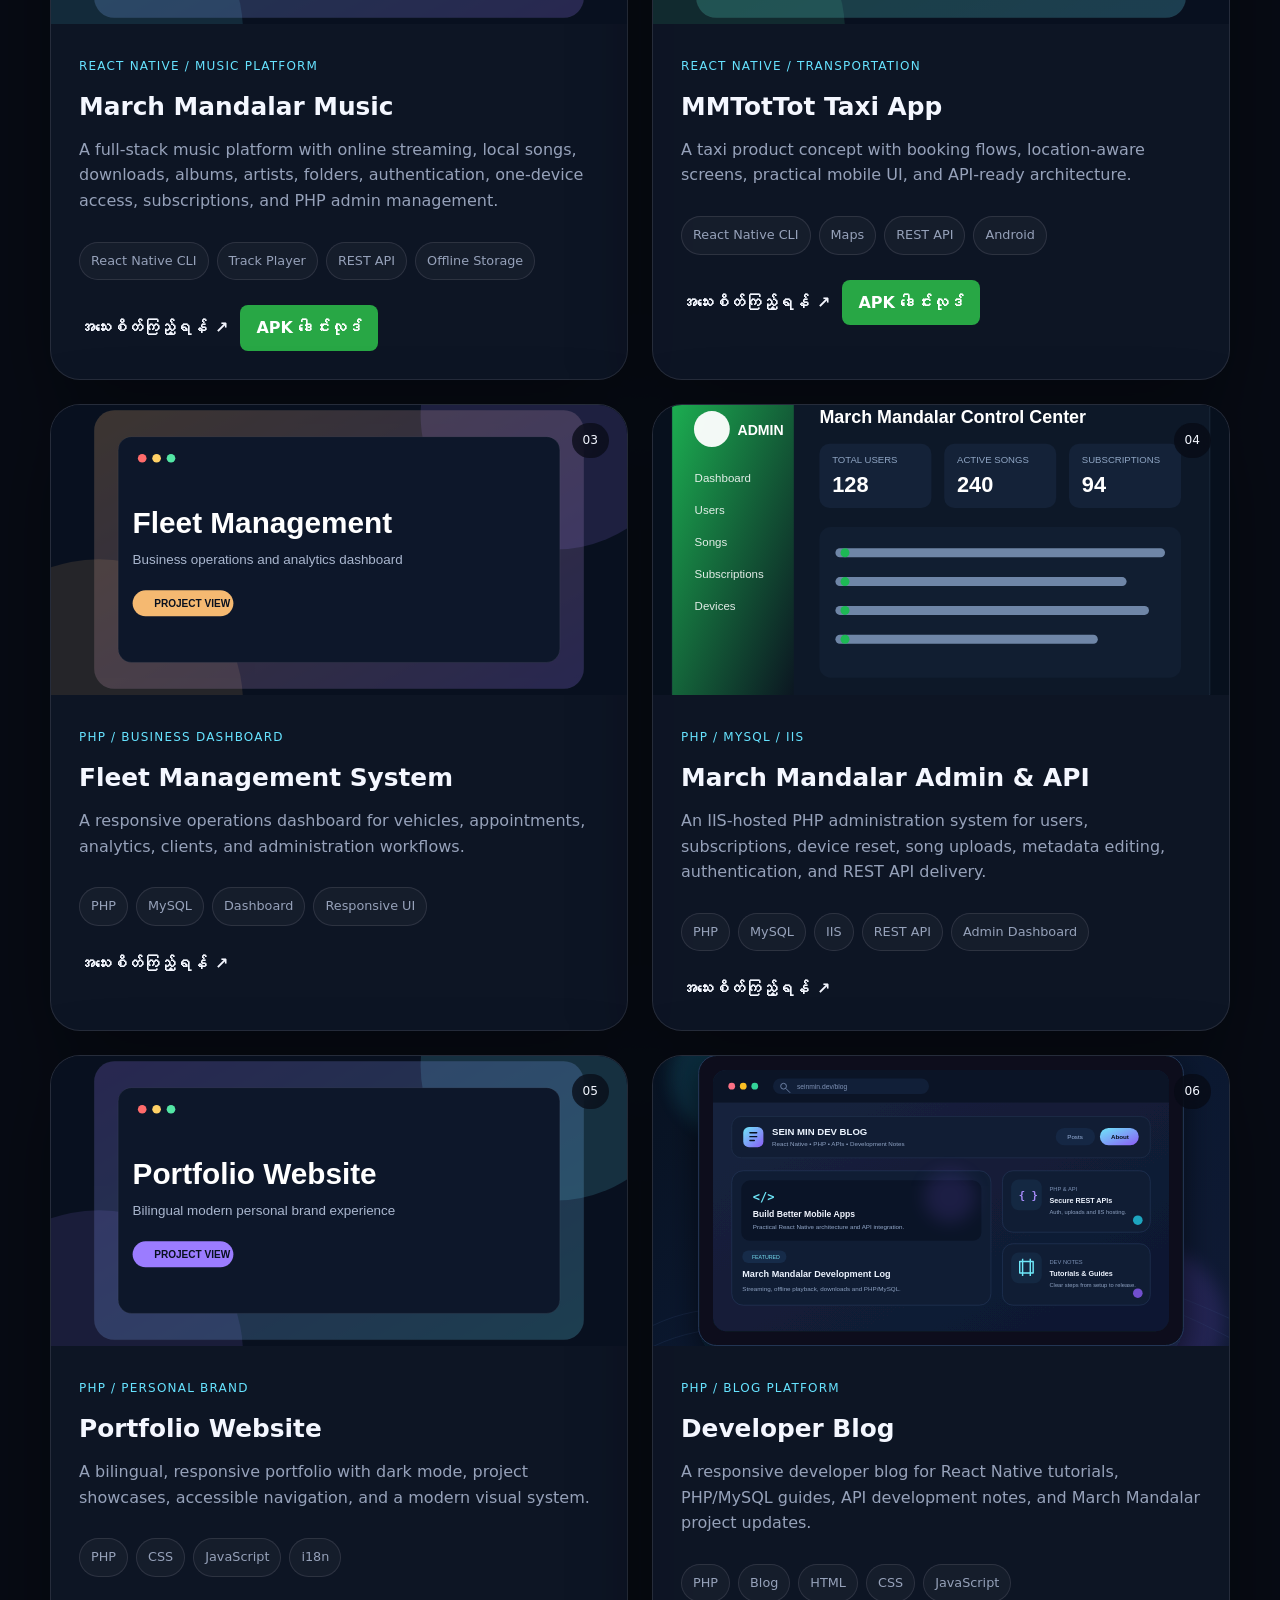
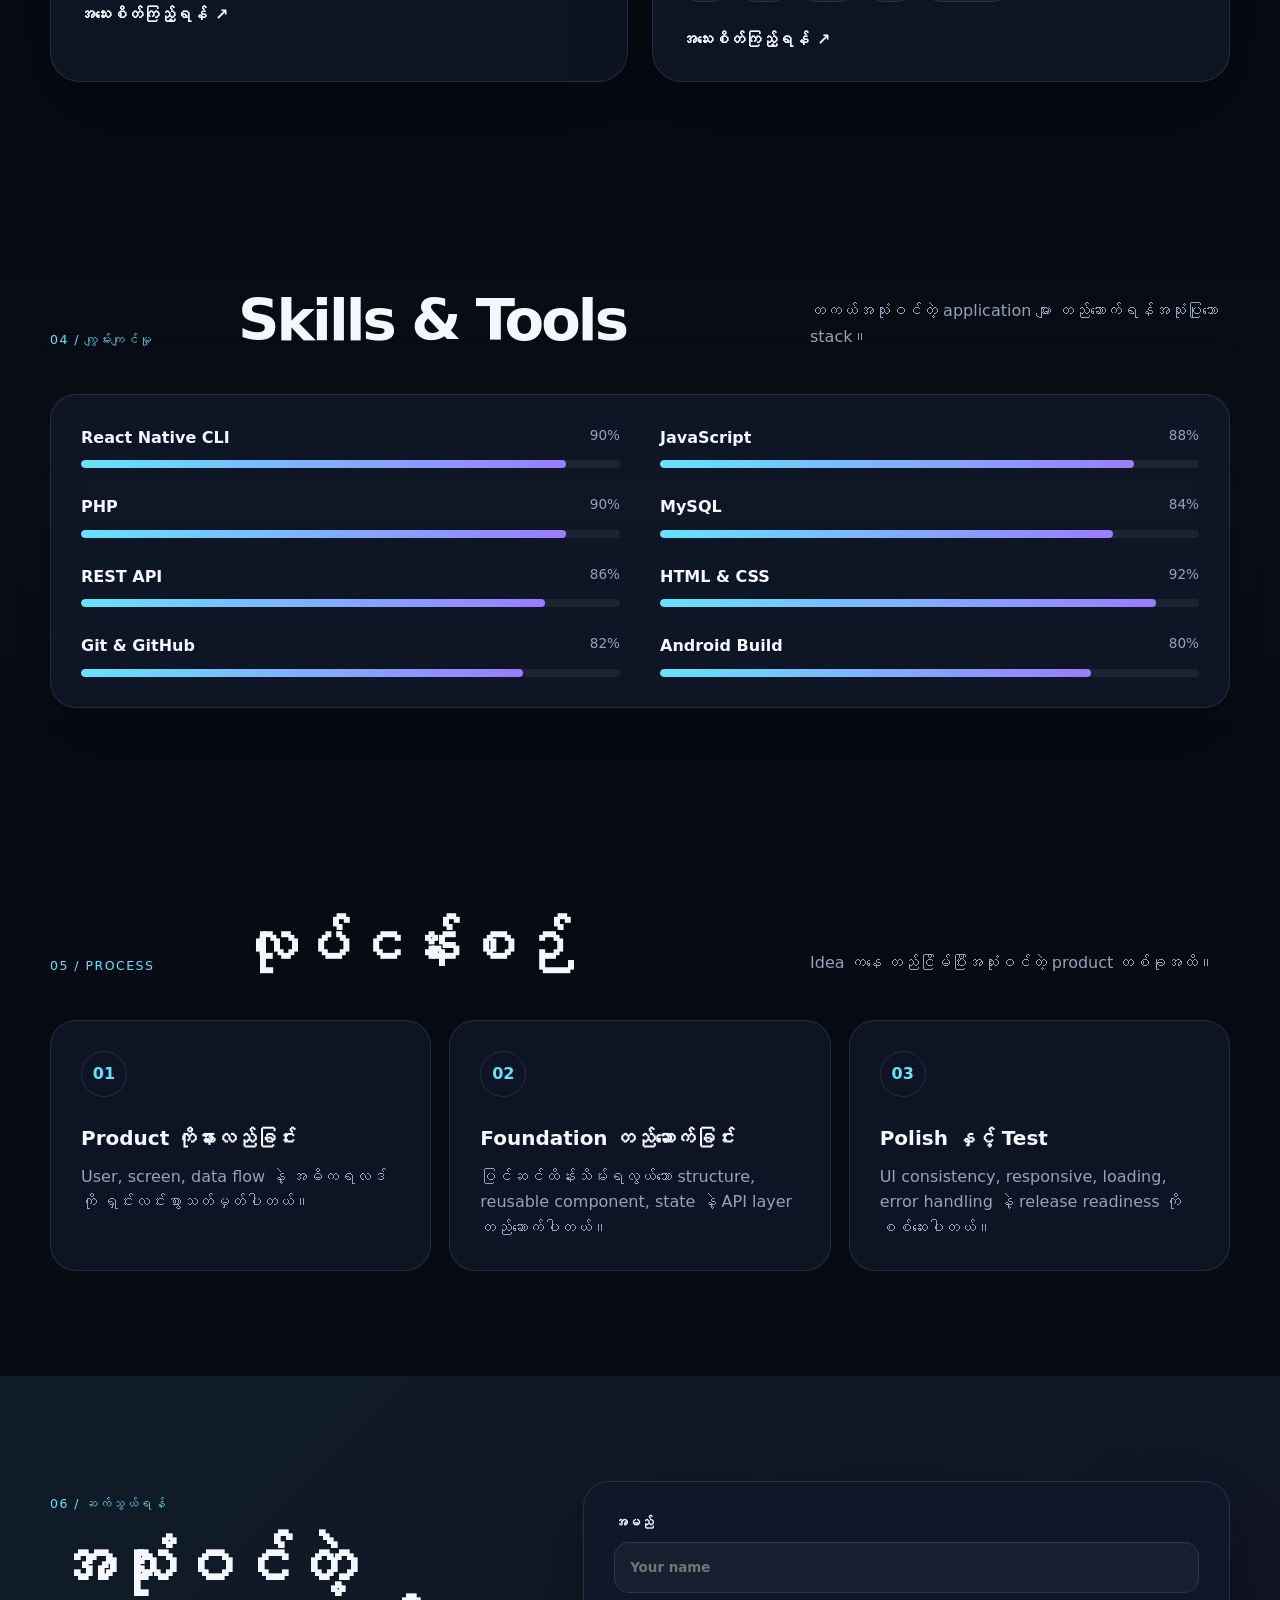
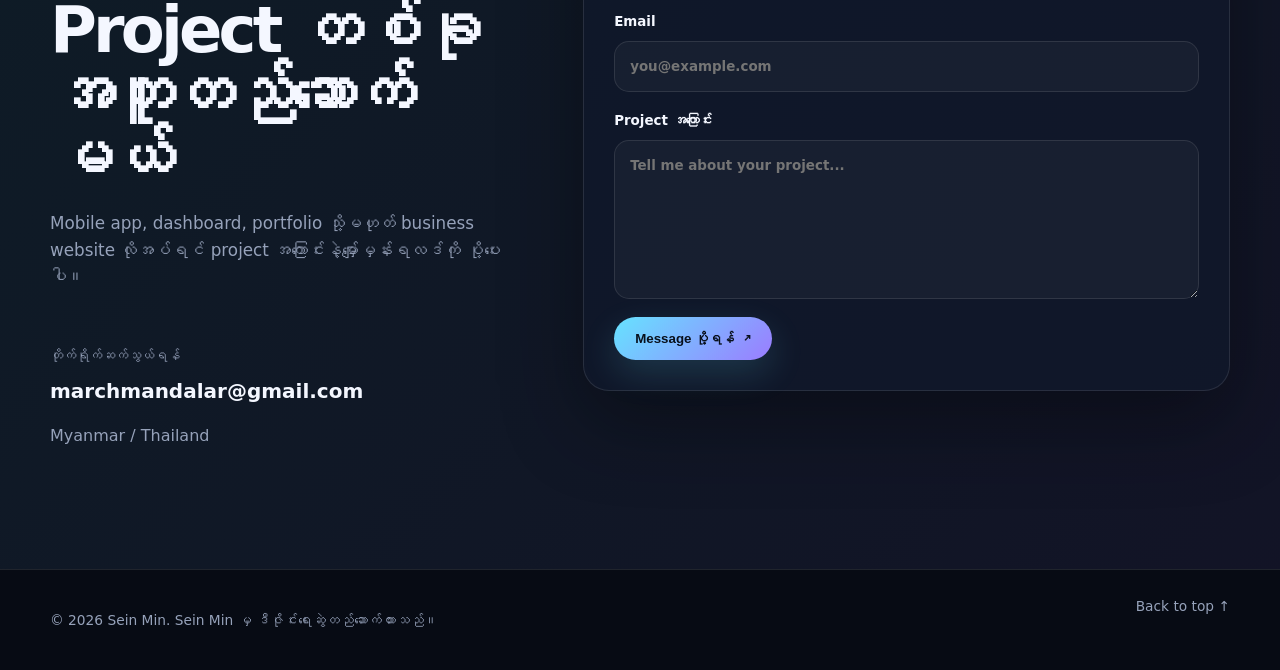
==== commit 189f6b75: "Improve MDY-TotTot APK download endpoint" ====
--- a/index.html
+++ b/index.html
@@ -84,7 +84,7 @@
                 <p class="promo-label">MDY-TotTot / Mobile App</p>
                 <h2 id="mmdy-promo-title">မြို့တွင်းသွားလာရေးအတွက် MDY-TotTot</h2>
                 <p>လွယ်ကူတဲ့ booking flow၊ location-aware screen နဲ့ အသုံးပြုရလွယ်တဲ့ mobile experience ကို တည်ဆောက်ထားတဲ့ taxi app project ကို ကြည့်ရှုနိုင်ပါတယ်။</p>
-                <div class="hero-actions"><a class="button" href="#projects">Project ကြည့်ရန် <span>↗</span></a><a class="button button-ghost" href="https://media.githubusercontent.com/media/Koseinm/portfolio/main/assets/files/MM-TotTot.apk" download>APK ဒေါင်းလုဒ် <span>↓</span></a></div>
+                <div class="hero-actions"><a class="button" href="#projects">Project ကြည့်ရန် <span>↗</span></a><a class="button button-ghost" href="https://github.com/Koseinm/portfolio/raw/main/assets/files/MM-TotTot.apk?download=1" download>APK ဒေါင်းလုဒ် <span>↓</span></a></div>
             </div>
             <div class="promo-art reveal delay-1">
                 <img src="assets/images/mmtottot.svg" alt="MDY-TotTot Taxi App preview">
@@ -126,7 +126,7 @@
                 </article>
                             <article class="project-card reveal delay-1">
                     <div class="project-image"><img src="assets/images/mmtottot.svg" alt="MMTotTot Taxi App preview"><div class="project-number">02</div></div>
-                    <div class="project-content"><span class="project-category">React Native / Transportation</span><h3>MMTotTot Taxi App</h3><p>A taxi product concept with booking flows, location-aware screens, practical mobile UI, and API-ready architecture.</p><div class="project-tags"><span>React Native CLI</span><span>Maps</span><span>REST API</span><span>Android</span></div><a href="#contact">အသေးစိတ်ကြည့်ရန် <span>↗</span></a><a class="apk-btn" download href="https://media.githubusercontent.com/media/Koseinm/portfolio/main/assets/files/MM-TotTot.apk">APK ဒေါင်းလုဒ်</a></div>
+                    <div class="project-content"><span class="project-category">React Native / Transportation</span><h3>MMTotTot Taxi App</h3><p>A taxi product concept with booking flows, location-aware screens, practical mobile UI, and API-ready architecture.</p><div class="project-tags"><span>React Native CLI</span><span>Maps</span><span>REST API</span><span>Android</span></div><a href="#contact">အသေးစိတ်ကြည့်ရန် <span>↗</span></a><a class="apk-btn" download href="https://github.com/Koseinm/portfolio/raw/main/assets/files/MM-TotTot.apk?download=1">APK ဒေါင်းလုဒ်</a></div>
                 </article>
                             <article class="project-card reveal ">
                     <div class="project-image"><img src="assets/images/fleet.svg" alt="Fleet Management System preview"><div class="project-number">03</div></div>
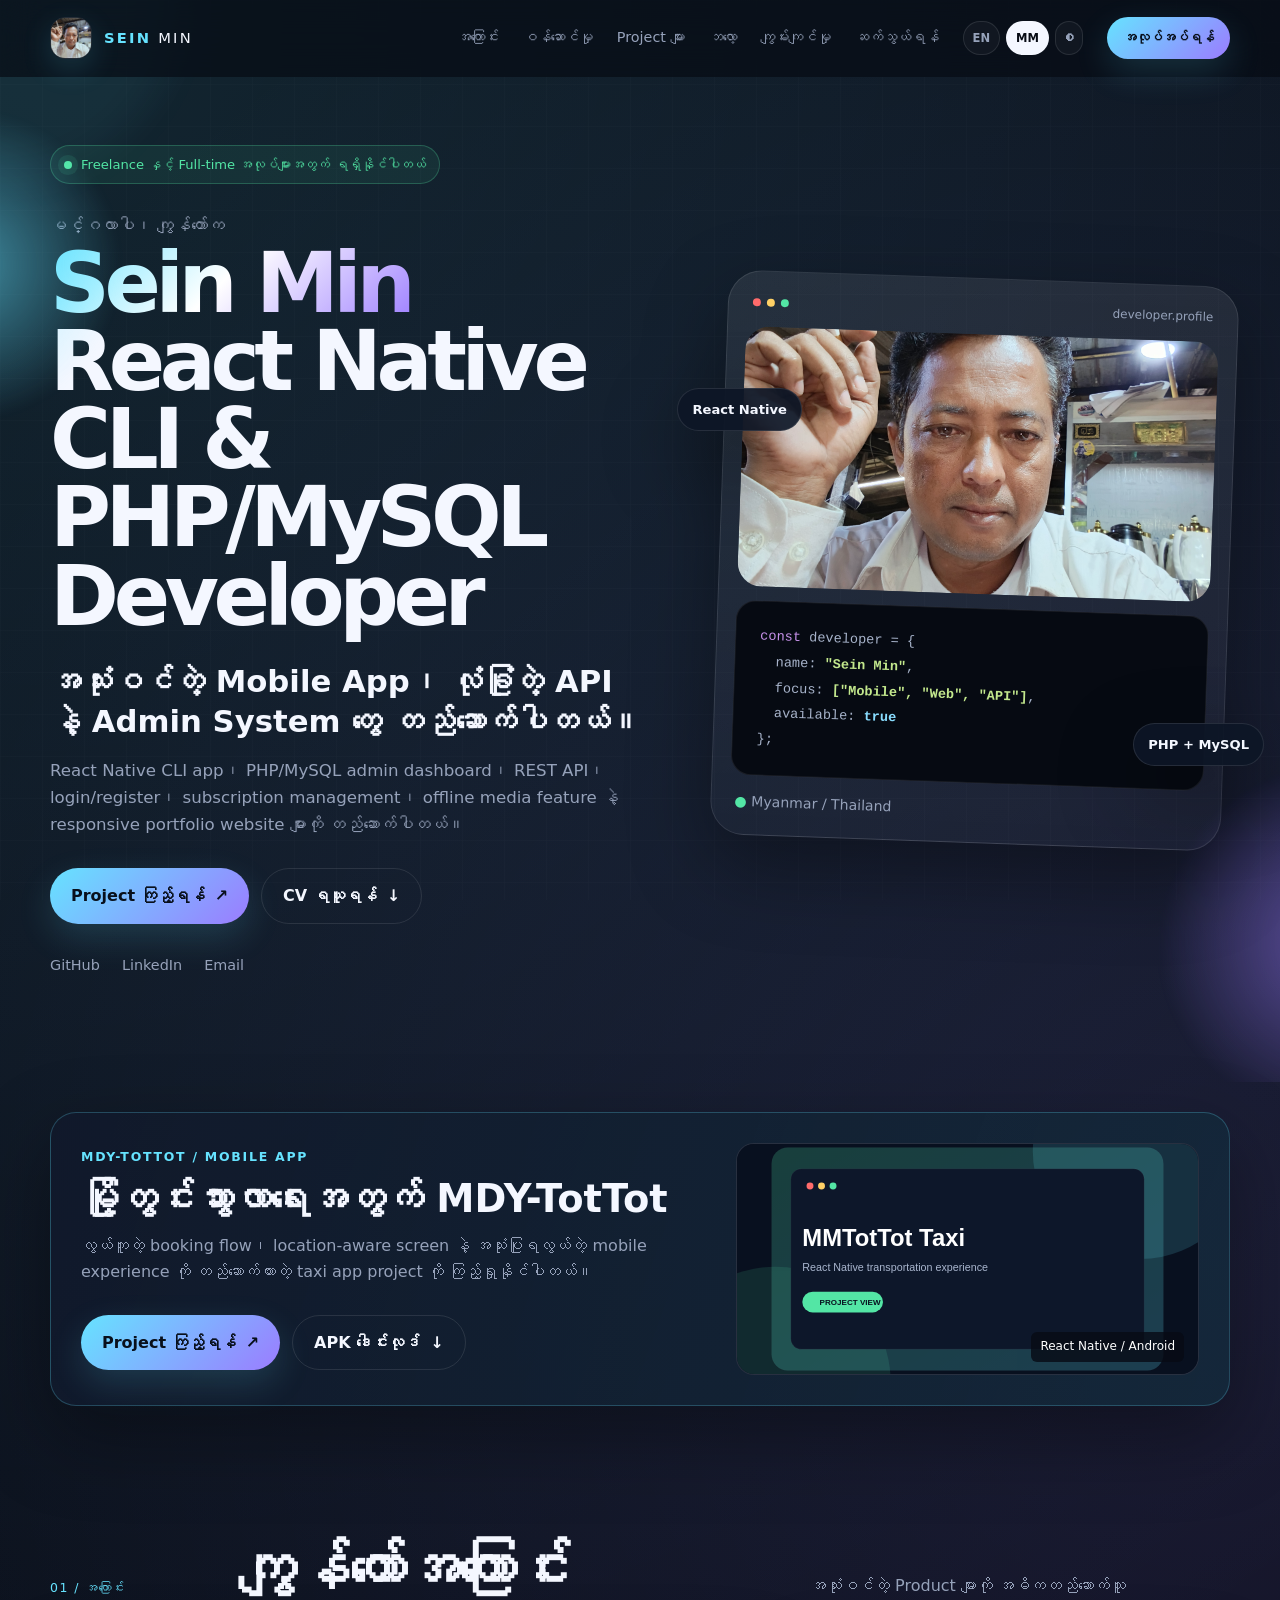
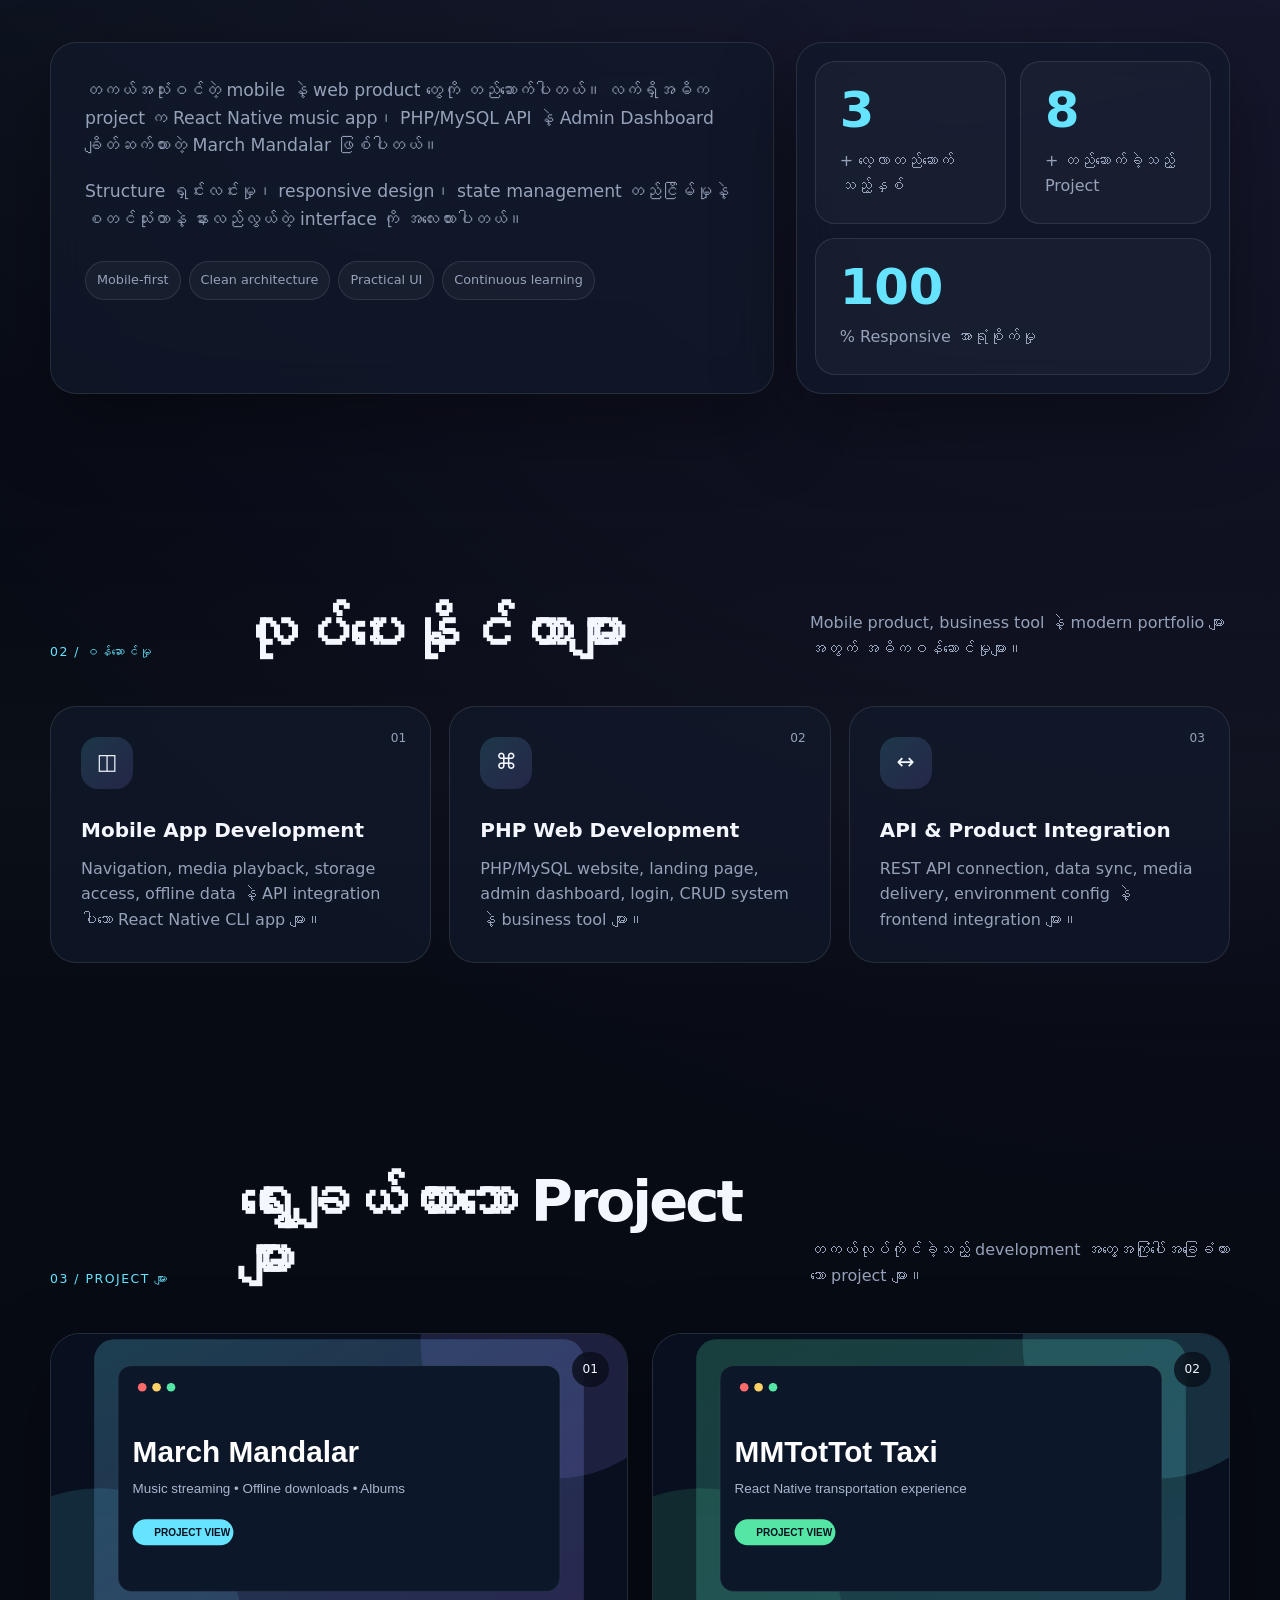
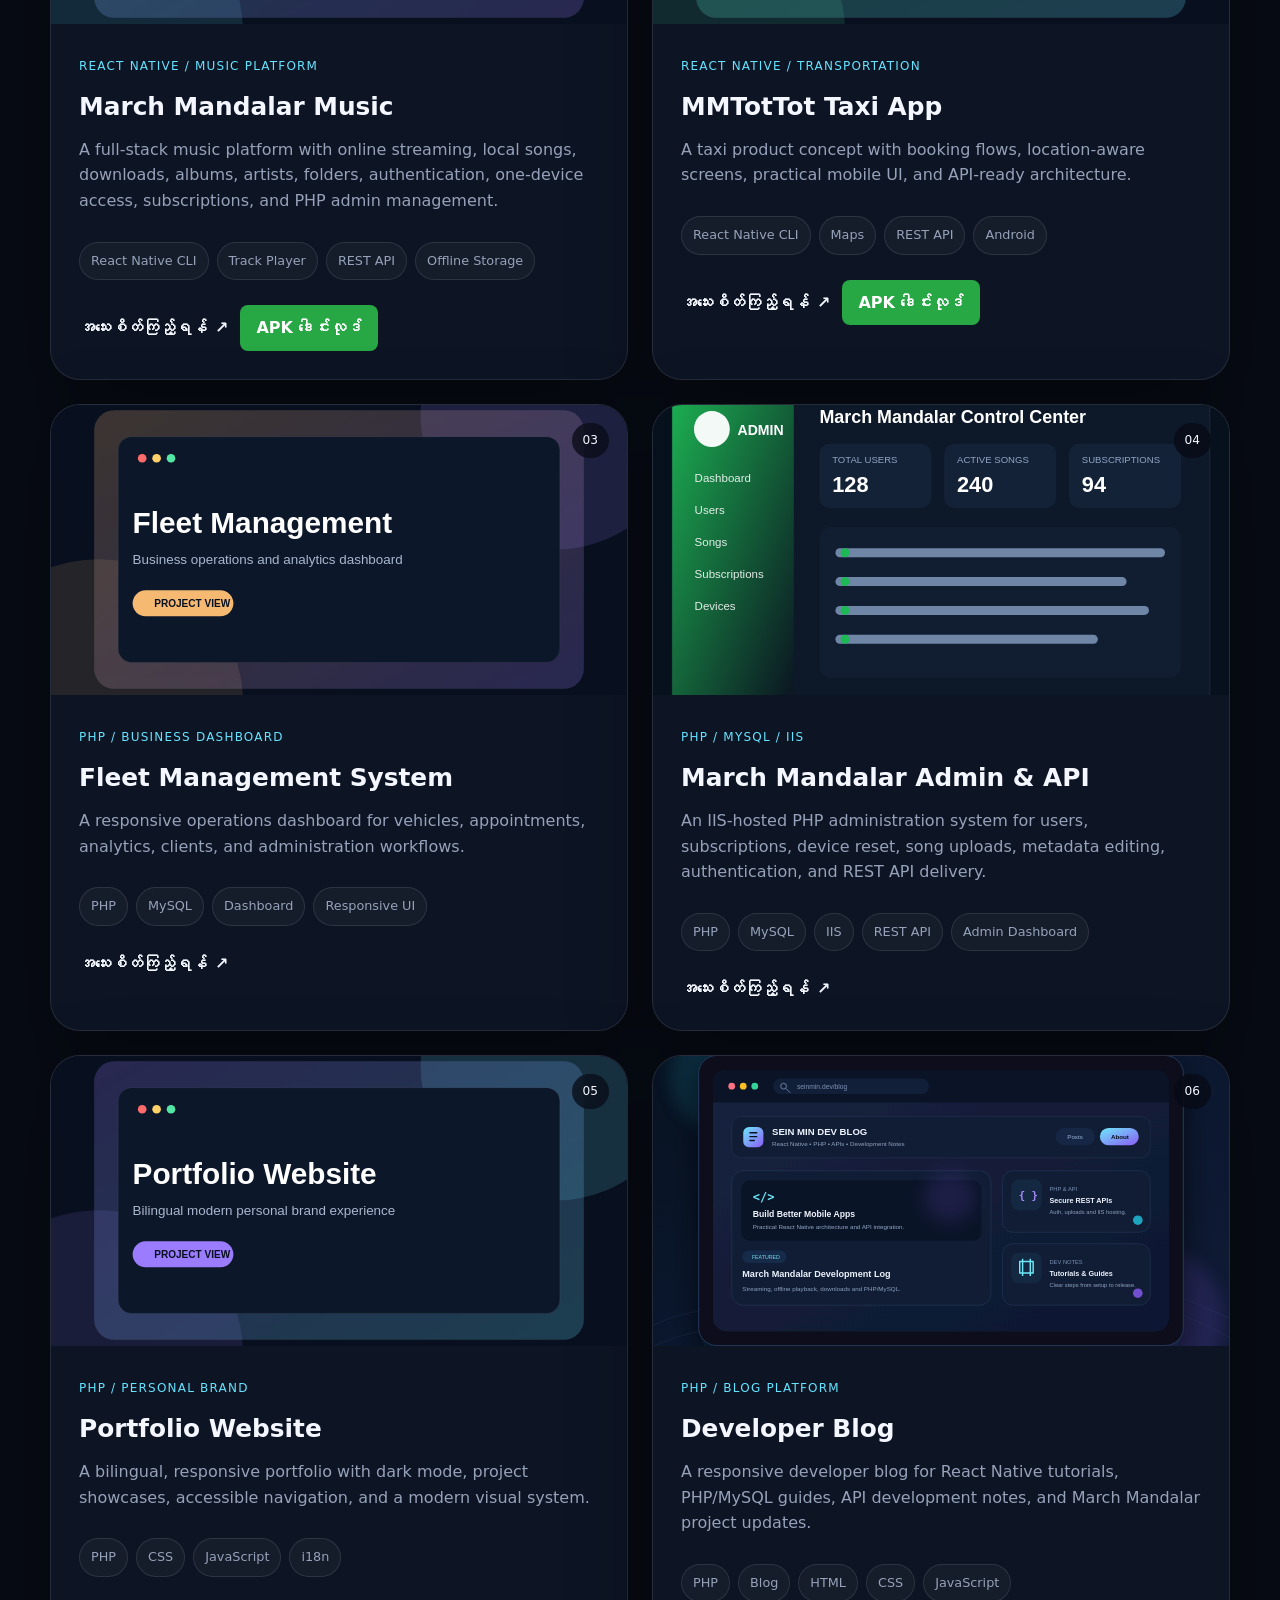
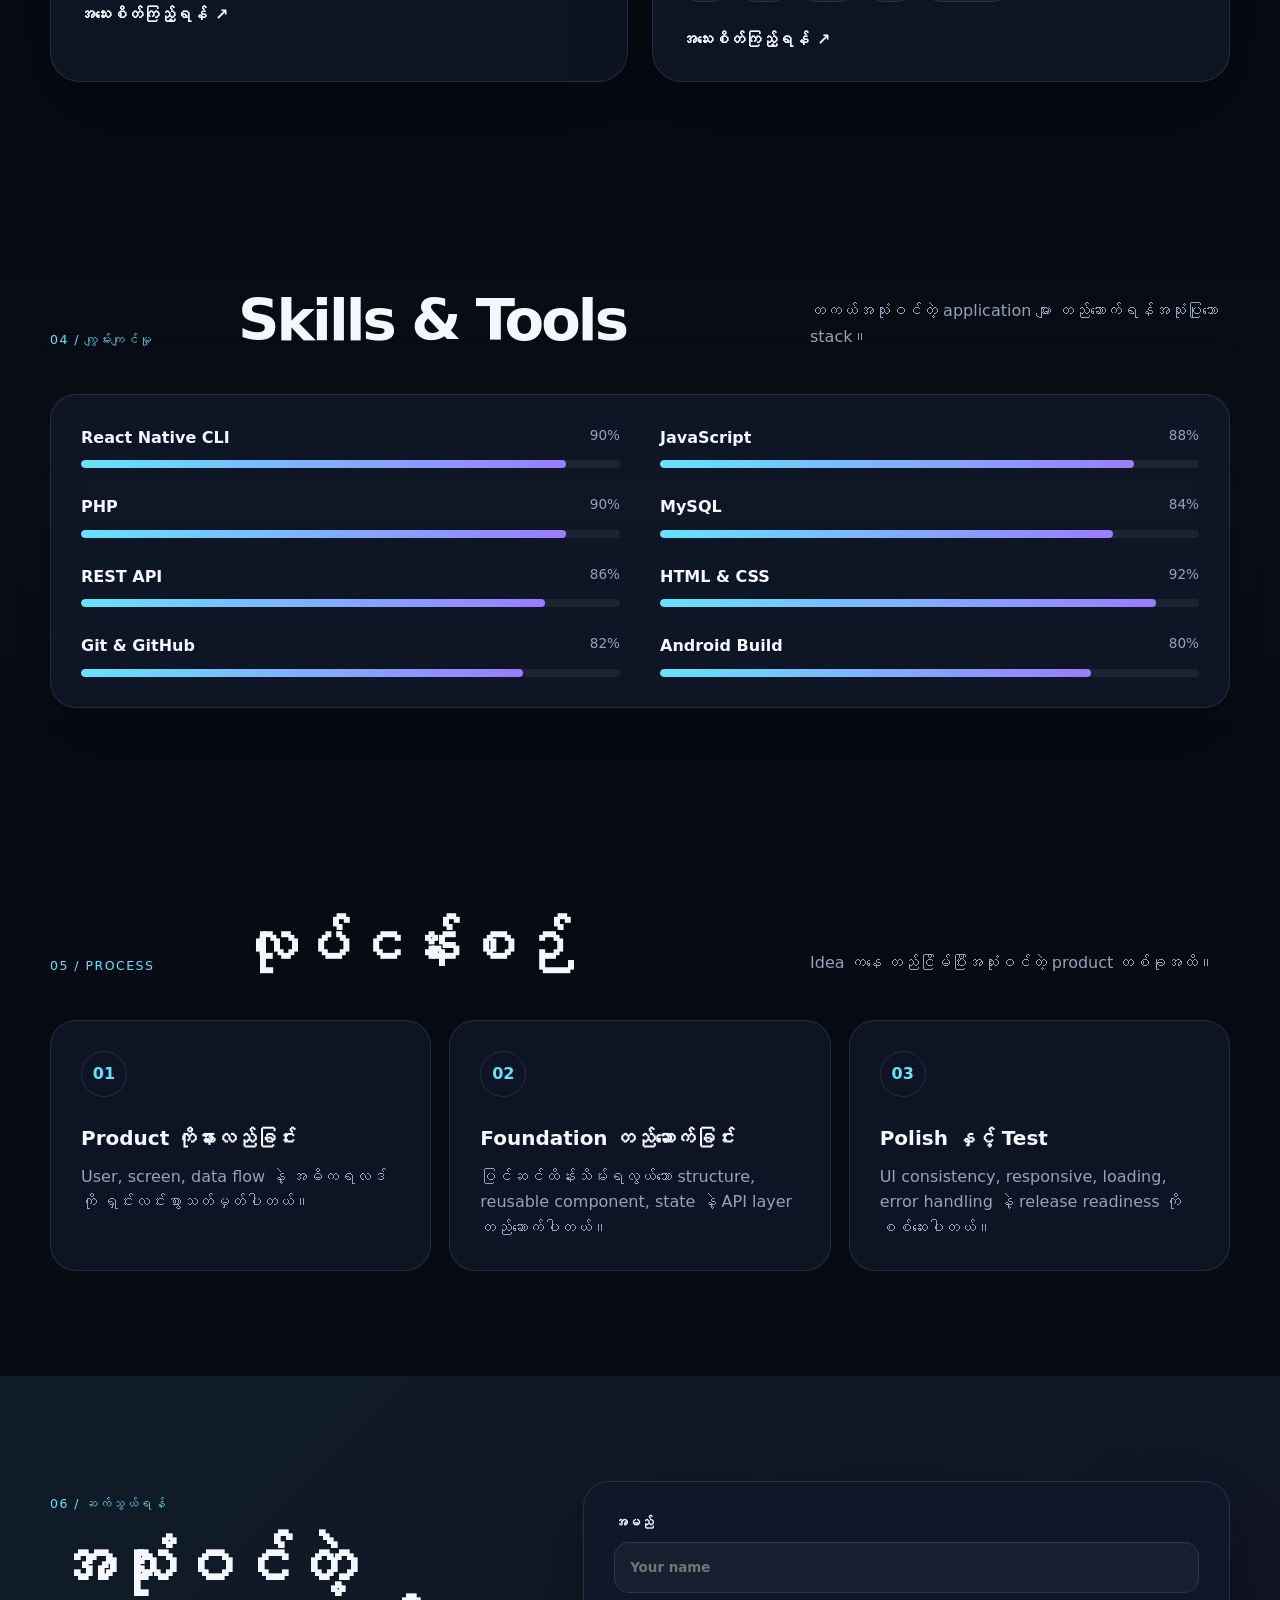
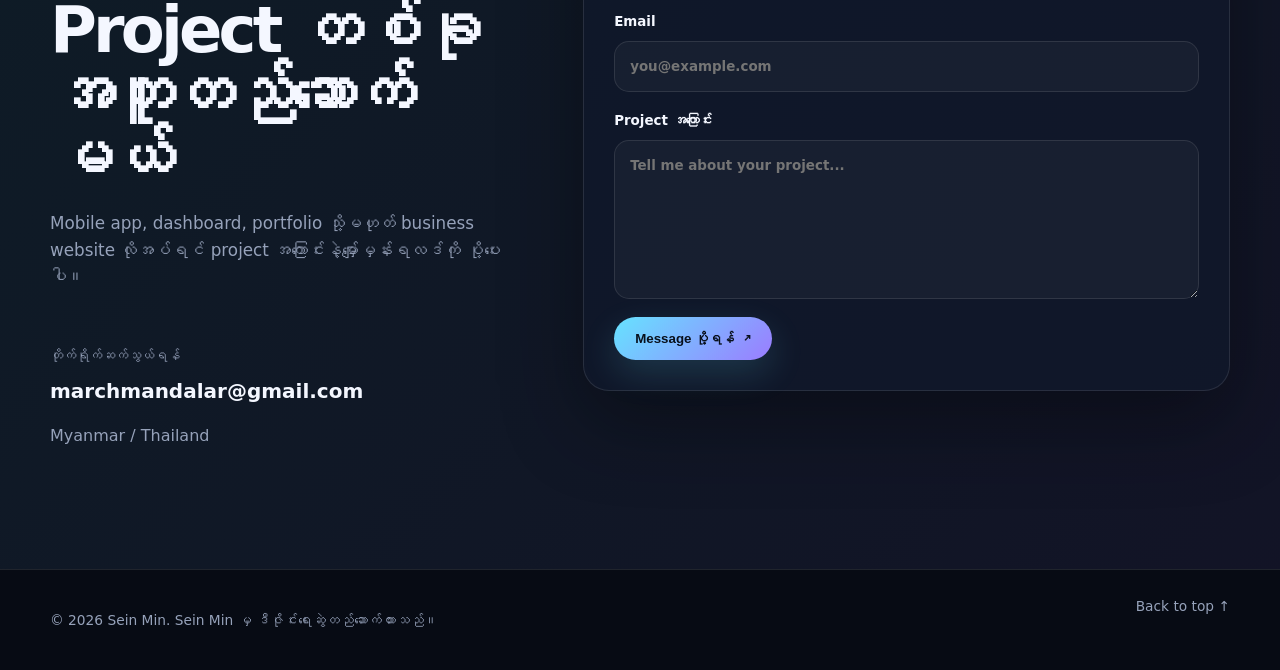
==== commit 5aa2a5fa: "Use Google Drive for MDY-TotTot APK" ====
--- a/index.html
+++ b/index.html
@@ -84,7 +84,7 @@
                 <p class="promo-label">MDY-TotTot / Mobile App</p>
                 <h2 id="mmdy-promo-title">မြို့တွင်းသွားလာရေးအတွက် MDY-TotTot</h2>
                 <p>လွယ်ကူတဲ့ booking flow၊ location-aware screen နဲ့ အသုံးပြုရလွယ်တဲ့ mobile experience ကို တည်ဆောက်ထားတဲ့ taxi app project ကို ကြည့်ရှုနိုင်ပါတယ်။</p>
-                <div class="hero-actions"><a class="button" href="#projects">Project ကြည့်ရန် <span>↗</span></a><a class="button button-ghost" href="https://github.com/Koseinm/portfolio/raw/main/assets/files/MM-TotTot.apk?download=1" download>APK ဒေါင်းလုဒ် <span>↓</span></a></div>
+                <div class="hero-actions"><a class="button" href="#projects">Project ကြည့်ရန် <span>↗</span></a><a class="button button-ghost" href="https://drive.google.com/uc?export=download&amp;id=1iV-T6Opsps41nxFPLM2pKzEm0e8neAcb" download>APK ဒေါင်းလုဒ် <span>↓</span></a></div>
             </div>
             <div class="promo-art reveal delay-1">
                 <img src="assets/images/mmtottot.svg" alt="MDY-TotTot Taxi App preview">
@@ -126,7 +126,7 @@
                 </article>
                             <article class="project-card reveal delay-1">
                     <div class="project-image"><img src="assets/images/mmtottot.svg" alt="MMTotTot Taxi App preview"><div class="project-number">02</div></div>
-                    <div class="project-content"><span class="project-category">React Native / Transportation</span><h3>MMTotTot Taxi App</h3><p>A taxi product concept with booking flows, location-aware screens, practical mobile UI, and API-ready architecture.</p><div class="project-tags"><span>React Native CLI</span><span>Maps</span><span>REST API</span><span>Android</span></div><a href="#contact">အသေးစိတ်ကြည့်ရန် <span>↗</span></a><a class="apk-btn" download href="https://github.com/Koseinm/portfolio/raw/main/assets/files/MM-TotTot.apk?download=1">APK ဒေါင်းလုဒ်</a></div>
+                    <div class="project-content"><span class="project-category">React Native / Transportation</span><h3>MMTotTot Taxi App</h3><p>A taxi product concept with booking flows, location-aware screens, practical mobile UI, and API-ready architecture.</p><div class="project-tags"><span>React Native CLI</span><span>Maps</span><span>REST API</span><span>Android</span></div><a href="#contact">အသေးစိတ်ကြည့်ရန် <span>↗</span></a><a class="apk-btn" download href="https://drive.google.com/uc?export=download&amp;id=1iV-T6Opsps41nxFPLM2pKzEm0e8neAcb">APK ဒေါင်းလုဒ်</a></div>
                 </article>
                             <article class="project-card reveal ">
                     <div class="project-image"><img src="assets/images/fleet.svg" alt="Fleet Management System preview"><div class="project-number">03</div></div>
